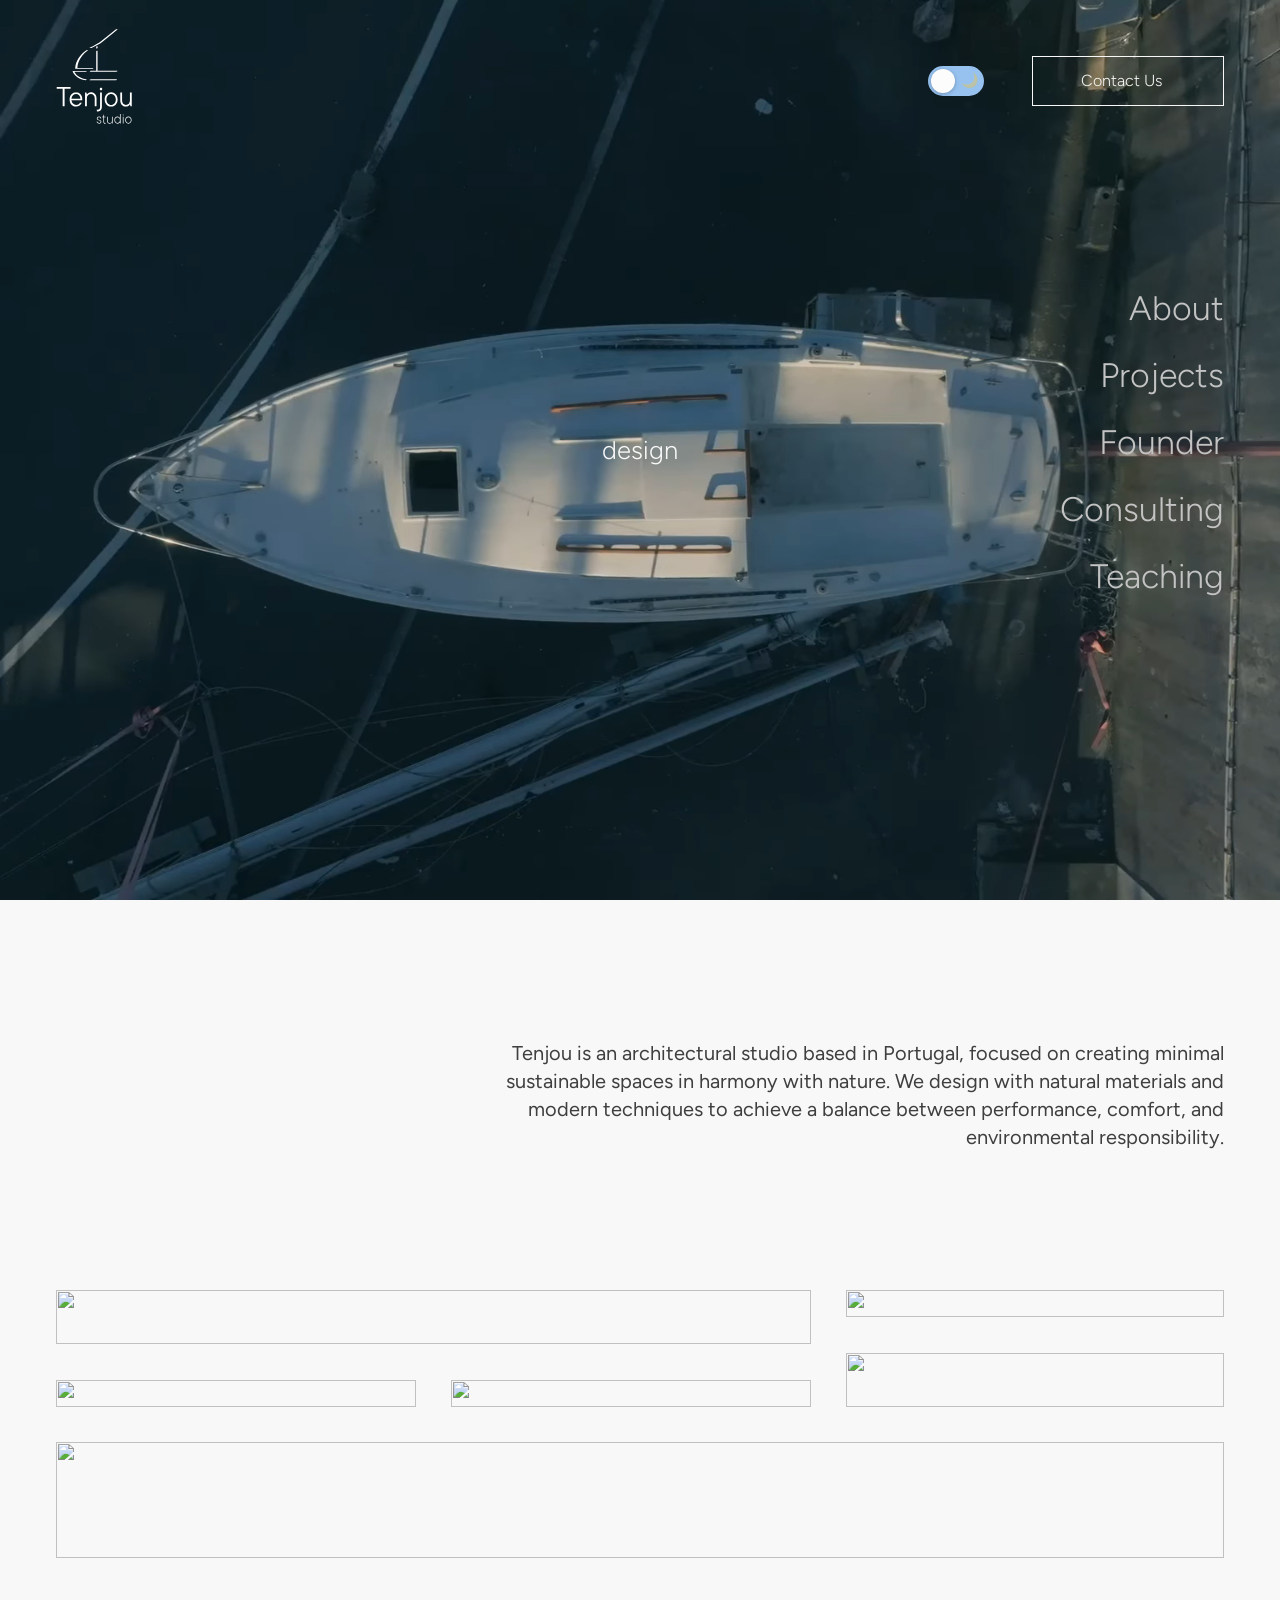
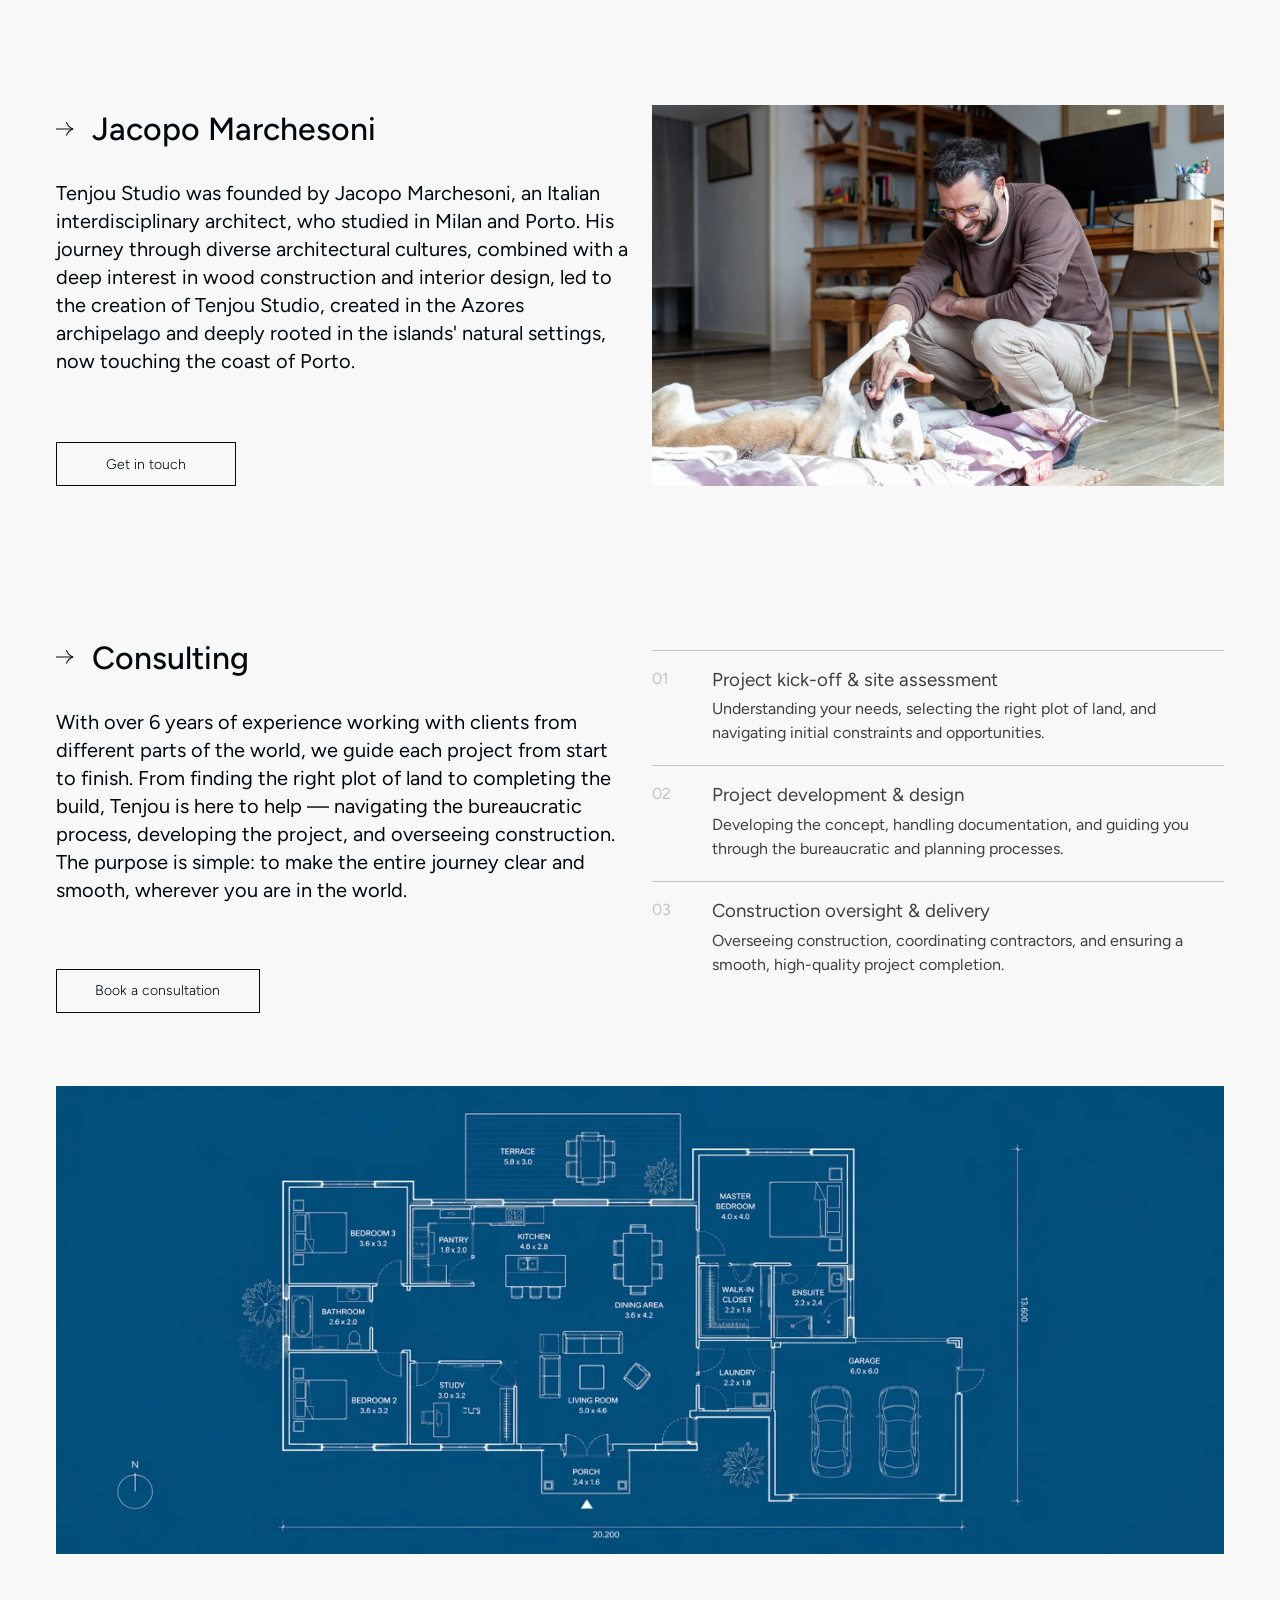
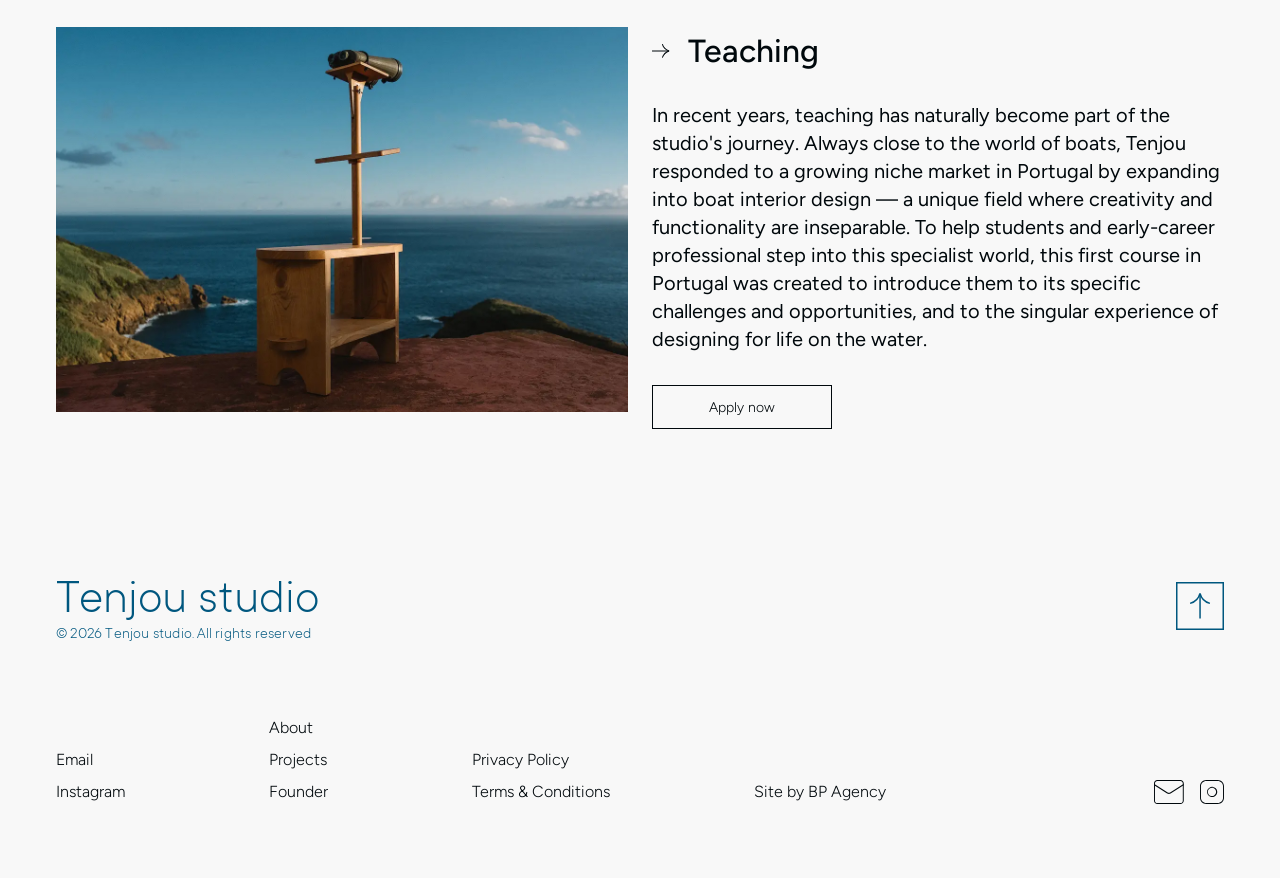
==== index.html @ cdae1d2f "add consult section" ====
<!doctype html>
<html lang="en">
  <head>
    <meta charset="UTF-8" />
    <meta name="viewport" content="width=device-width, initial-scale=1.0" />
    <meta
      name="description"
      content="Architecture studio creating sustainable, nature-driven homes through wood structures, passive design, and modern ecological solutions."
    />

    <link rel="canonical" href="https://tenjoustudio.com/" />

    <meta
      property="og:title"
      content="Tenjou Studio | Sustainable Architecture"
    />
    <meta
      property="og:description"
      content="Architecture studio creating sustainable, nature-driven homes through wood structures, passive design, and modern ecological solutions."
    />
    <meta property="og:type" content="website" />
    <meta property="og:url" content="https://tenjoustudio.com/" />
    <meta
      property="og:image"
      content="https://tenjoustudio.com/assets/og.jpg"
    />
    <meta property="og:site_name" content="Tenjou Studio" />
    <meta property="og:locale" content="en_US" />
    <meta name="twitter:card" content="summary_large_image" />
    <meta
      name="twitter:title"
      content="Tenjou Studio | Sustainable Architecture"
    />
    <meta
      name="twitter:description"
      content="Architecture studio creating sustainable, nature-driven homes through wood structures, passive design, and modern ecological solutions."
    />
    <meta
      name="twitter:image"
      content="https://tenjoustudio.com/assets/og.jpg"
    />

    <title>
      Tenjou Studio | Sustainable Architecture & Nature-Inspired Design
    </title>
    <link rel="preconnect" href="https://fonts.googleapis.com" />
    <link rel="preconnect" href="https://fonts.gstatic.com" crossorigin />
    <link
      href="https://fonts.googleapis.com/css2?family=Figtree:ital,wght@0,300..900;1,300..900&display=swap"
      rel="stylesheet"
    />
    <link rel="stylesheet" href="./css/style.css" />
    <link
      rel="icon"
      type="image/png"
      href="./assets/favicon-96x96.png"
      sizes="96x96"
    />
    <link rel="icon" type="image/svg+xml" href="./assets/favicon.svg" />
    <link rel="shortcut icon" href="./assets/favicon.ico" />
    <link
      rel="apple-touch-icon"
      sizes="180x180"
      href="./assets/apple-touch-icon.png"
    />
    <link rel="manifest" href="./assets/site.webmanifest" />
  </head>
  <body>
    <main>
      <section id="hero" class="hero-wrapper">
        <video
          class="hero__video"
          poster="./assets/fallback-hero.webp"
          autoplay
          muted
          loop
          playsinline
          preload="auto"
        >
          <source src="./assets/hero.webm" type="video/webm" />
          <!-- <source src="./assets/hero.mp4" type="video/mp4" /> -->
        </video>
        <div class="hero__content">
          <div class="header">
            <a
              href="#hero"
              aria-label="go to a start of the page"
              class="header-link"
              ><svg class="header_logo" height="97" width="77">
                <use xlink:href="./assets/sprite.svg#icon-logo"></use></svg
            ></a>

            <div class="flex-wrap">
              <input type="checkbox" id="theme-toggle" />
              <label
                for="theme-toggle"
                class="toggle-label"
                aria-label="Toggle dark mode"
              >
                <span class="icon icon-sun" aria-hidden="true">☀️</span>
                <span class="icon icon-moon" aria-hidden="true">🌙</span>
              </label>

              <a
                href="https://www.instagram.com/tenjoustudio"
                target="_blank"
                rel="noopener noreferrer"
                aria-label="go to a tenjou studio instagram page"
                class="header_btn desk"
                >Contact Us</a
              >
            </div>
          </div>
          <h1 class="visually-hidden">
            Nature-Inspired Sustainable Architecture
          </h1>
          <ul class="hero-nav">
            <li class="hero-nav_item">
              <svg class="hero--link_icon" height="20" width="25">
                <use xlink:href="./assets/sprite.svg#icon-arrow"></use>
              </svg>
              <a
                href="#about"
                aria-label="go to a about section"
                class="hero-item_link"
                >About</a
              >
            </li>
            <li class="hero-nav_item">
              <svg class="hero--link_icon" height="20" width="25">
                <use xlink:href="./assets/sprite.svg#icon-arrow"></use>
              </svg>
              <a
                href="#projects"
                aria-label="go to a projects section"
                class="hero-item_link"
                >Projects</a
              >
            </li>
            <li class="hero-nav_item">
              <svg class="hero--link_icon" height="20" width="25">
                <use xlink:href="./assets/sprite.svg#icon-arrow"></use>
              </svg>
              <a
                href="#founder"
                aria-label="go to a founder section"
                class="hero-item_link"
                >Founder</a
              >
            </li>
            <li class="hero-nav_item">
              <svg class="hero--link_icon" height="20" width="25">
                <use xlink:href="./assets/sprite.svg#icon-arrow"></use>
              </svg>
              <a
                href="#consulting"
                aria-label="go to a founder section"
                class="hero-item_link"
                >Consulting</a
              >
            </li>
            <li class="hero-nav_item">
              <svg class="hero--link_icon" height="20" width="25">
                <use xlink:href="./assets/sprite.svg#icon-arrow"></use>
              </svg>
              <a
                href="#teaching"
                aria-label="go to a founder section"
                class="hero-item_link"
                >Teaching</a
              >
            </li>
          </ul>

          <div class="hero-words">
            <div class="hero-words__track">
              <span>design</span>
              <span>develop</span>
              <span>launch</span>
            </div>
          </div>
          <a
            href="https://www.instagram.com/tenjoustudio"
            target="_blank"
            rel="noopener noreferrer"
            aria-label="go to a tenjou studio instagram page"
            class="header_btn mobile"
            >Contact Us</a
          >
        </div>
      </section>
      <section id="about" class="about-wrapper container">
        <div class="flex about-text-wrap">
          <h2 class="visually-hidden">About Tenjou Studio</h2>
          <p class="about-txt">
            Tenjou is an architectural studio based in Portugal, focused on
            creating minimal sustainable spaces in harmony with nature. We
            design with natural materials and modern techniques to achieve a
            balance between performance, comfort, and environmental
            responsibility.
          </p>
        </div>
      </section>
      <section id="projects" class="projects-wrapper container">
        <h2 class="visually-hidden">Projects</h2>
        <div class="gallery">
          <div class="top-grid">
            <div class="left-grid">
              <img id="gallery-img-0" src="" alt="" onclick="openLightbox(0)" />
              <div class="sub-grid">
                <img
                  id="gallery-img-1"
                  src=""
                  alt=""
                  onclick="openLightbox(1)"
                />
                <img
                  id="gallery-img-2"
                  src=""
                  alt=""
                  onclick="openLightbox(2)"
                />
              </div>
            </div>
            <div class="right-grid">
              <img id="gallery-img-3" src="" alt="" onclick="openLightbox(3)" />
              <img id="gallery-img-4" src="" alt="" onclick="openLightbox(4)" />
            </div>
          </div>
          <div class="bottom-block">
            <img id="gallery-img-5" src="" alt="" onclick="openLightbox(5)" />
          </div>
        </div>

        <div class="lightbox" id="lightbox">
          <div class="lightbox-content">
            <span class="close-btn" onclick="closeLightbox()">×</span>
            <span class="nav-btn prev-btn" onclick="prevImage(event)">‹</span>
            <span class="nav-btn next-btn" onclick="nextImage(event)">›</span>
            <img id="lightbox-img" src="" alt="" />
          </div>
        </div>
      </section>
      <section id="founder" class="founder-wrapper container">
        <div class="founder-card first">
          <div class="founder__title-wrap">
            <svg class="founder-icon" height="20" width="25">
              <use xlink:href="./assets/sprite.svg#icon-arrow"></use>
            </svg>
            <h2 class="founder-title">Jacopo Marchesoni</h2>
          </div>
          <p class="founder-info">
            Tenjou Studio was founded by Jacopo Marchesoni, an Italian
            interdisciplinary architect, who studied in Milan and Porto. His
            journey through diverse architectural cultures, combined with a deep
            interest in wood construction and interior design, led to the
            creation of Tenjou Studio, created in the Azores archipelago and
            deeply rooted in the islands' natural settings, now touching the
            coast of Porto.
          </p>
          <a
            href="https://www.instagram.com/tenjoustudio"
            target="_blank"
            rel="noopener noreferrer"
            aria-label="Go to tenjou studio instagram page"
            class="founder_btn"
            >Get in touch</a
          >
        </div>

        <img
          src="./assets/bio.webp"
          class="founder-img"
          alt="Founder of Tenjou Studio - Jacobo Marchesoni"
        />
      </section>
      <section id="consulting" class="container">
        <div class="founder-wrapper consult">
          <div class="founder-card first">
            <ol class="consult-list counter">
              <li>
                <h3 class="consult-title">
                  Project kick-off & site assessment
                </h3>
                <p class="consult-text">
                  Understanding your needs, selecting the right plot of land,
                  and navigating initial constraints and opportunities.
                </p>
              </li>
              <li>
                <h3 class="consult-title">Project development & design</h3>
                <p class="consult-text">
                  Developing the concept, handling documentation, and guiding
                  you through the bureaucratic and planning processes.
                </p>
              </li>
              <li>
                <h3 class="consult-title">Construction oversight & delivery</h3>
                <p class="consult-text">
                  Overseeing construction, coordinating contractors, and
                  ensuring a smooth, high-quality project completion.
                </p>
              </li>
            </ol>
          </div>
          <div class="founder-card">
            <div class="founder__title-wrap">
              <svg class="founder-icon" height="20" width="25">
                <use xlink:href="./assets/sprite.svg#icon-arrow"></use>
              </svg>
              <h2 class="founder-title">Consulting</h2>
            </div>
            <p class="founder-info">
              With over 6 years of experience working with clients from
              different parts of the world, we guide each project from start to
              finish. From finding the right plot of land to completing the
              build, Tenjou is here to help — navigating the bureaucratic
              process, developing the project, and overseeing construction. The
              purpose is simple: to make the entire journey clear and smooth,
              wherever you are in the world.
            </p>
            <a
              href="https://www.instagram.com/tenjoustudio"
              target="_blank"
              rel="noopener noreferrer"
              aria-label="Go to tenjou studio instagram page"
              class="founder_btn"
              >Book a consultation</a
            >
          </div>
        </div>
        <div class="consult-plan"></div>
      </section>
      <section id="teaching" class="founder-wrapper container">
        <img
          src="./assets/teach.webp"
          class="founder-img second-order"
          alt="Founder of Tenjou Studio - Jacobo Marchesoni"
        />
        <div class="founder-card">
          <div class="founder__title-wrap">
            <svg class="founder-icon" height="20" width="25">
              <use xlink:href="./assets/sprite.svg#icon-arrow"></use>
            </svg>
            <h2 class="founder-title">Teaching</h2>
          </div>
          <p class="founder-info">
            In recent years, teaching has naturally become part of the studio's
            journey. Always close to the world of boats, Tenjou responded to a
            growing niche market in Portugal by expanding into boat interior
            design — a unique field where creativity and functionality are
            inseparable. To help students and early-career professional step
            into this specialist world, this first course in Portugal was
            created to introduce them to its specific challenges and
            opportunities, and to the singular experience of designing for life
            on the water.
          </p>
          <a
            href="https://www.instagram.com/tenjoustudio"
            target="_blank"
            rel="noopener noreferrer"
            aria-label="Go to tenjou studio instagram page"
            class="founder_btn"
            >Apply now</a
          >
        </div>
      </section>
      <footer class="footer-wrapper container">
        <div class="footer-title-wrap">
          <h2 class="footer-title">
            Tenjou studio<br />
            <span>&copy; 2026 Tenjou studio. All rights reserved</span>
          </h2>
          <a
            class="footer-up-link"
            aria-label="scroll page to a start"
            href="#hero"
            ><svg height="48" width="48" class="footer-up_icon">
              <use href="./assets/sprite.svg#icon-up"></use></svg
          ></a>
        </div>
        <nav class="footer-nav">
          <ul class="footer-list">
            <li class="footer-list_item">
              <ul class="footer-sub--list">
                <li class="footer-list_item">
                  <a
                    href="mailto:tenjoustudio@gmail.com"
                    aria-label="Send email to tenjou studio"
                    >Email</a
                  >
                </li>
                <li>
                  <a
                    href="https://www.instagram.com/tenjoustudio"
                    target="_blank"
                    rel="noopener noreferrer"
                    aria-label="go to a tenjou studio instagram page"
                    >Instagram</a
                  >
                </li>
              </ul>
            </li>
            <li class="footer-list_item">
              <ul class="footer-sub--list">
                <li>
                  <a href="#about" aria-label="Go to about section">About</a>
                </li>
                <li>
                  <a href="#projects" aria-label="Go to projects section"
                    >Projects</a
                  >
                </li>
                <li>
                  <a href="#founder" aria-label="Go to founder section"
                    >Founder</a
                  >
                </li>
              </ul>
            </li>
            <li class="footer-list_item">
              <ul class="footer-sub--list">
                <li>
                  <a
                    href="./privacy.html"
                    aria-label="Read more about Terms & Conditions while use a site"
                    >Privacy Policy</a
                  >
                </li>
                <li>
                  <a
                    href="./terms.html"
                    aria-label="Read more about Terms & Conditions while use a site"
                    >Terms & Conditions</a
                  >
                </li>
              </ul>
            </li>
            <li class="footer-list_item" id="bpagency">Site by BP Agency</li>
          </ul>
          <ul class="footer-socials">
            <li>
              <a
                href="mailto:tenjoustudio@gmail.com"
                aria-label="Send email to tenjou studio"
                class="footer-soc_link"
              >
                <svg class="footer-soc_icon" height="24" width="30">
                  <use xlink:href="./assets/sprite.svg#icon-email"></use>
                </svg>
              </a>
            </li>
            <li>
              <a
                href="https://www.instagram.com/tenjoustudio"
                aria-label="go to a tenjou studio instagram page"
                target="_blank"
                rel="noopener noreferrer"
                class="footer-soc_link"
              >
                <svg class="footer-soc_icon" height="24" width="24">
                  <use xlink:href="./assets/sprite.svg#icon-instagram"></use>
                </svg>
              </a>
            </li>
          </ul>
        </nav>
      </footer>
    </main>
    <script src="https://cdn.jsdelivr.net/npm/gsap@3.14/dist/gsap.min.js"></script>
    <script src="https://cdn.jsdelivr.net/npm/gsap@3.14/dist/ScrollTrigger.min.js"></script>
    <script src="./js/main.js"></script>

    <script type="application/ld+json">
      {
        "@context": "https://schema.org",
        "@type": "ArchitectureFirm",
        "name": "Tenjou Studio",
        "url": "https://tenjoustudio.com/",
        "logo": "https://tenjoustudio.com/assets/logo.png",
        "image": "https://tenjoustudio.com/assets/og.jpg",
        "description": "Architecture studio focused on sustainable, nature-inspired design. Specialized in wood structures, passive housing and modern ecological solutions.",

        "founder": {
          "@type": "Person",
          "name": "Jacopo Marchesoni"
        },

        "makesOffer": {
          "@type": "Offer",
          "itemOffered": {
            "@type": "Service",
            "name": "Sustainable Architecture Design"
          }
        },

        "address": {
          "@type": "PostalAddress",
          "addressLocality": "Azores",
          "addressCountry": "PT"
        },

        "areaServed": {
          "@type": "Place",
          "name": "Worldwide"
        },

        "sameAs": ["https://www.instagram.com/tenjoustudio"].
      }
    </script>
  </body>
</html>
---- css/style.css ----
@font-face {
  font-family: "TTCommons";
  src: url("../font/TTCommons-Light.woff") format("woff");
  font-weight: 300;
  font-style: normal;
  font-display: swap;
}

@font-face {
  font-family: "TTCommons";
  src: url("../font/TTCommons-Regular.woff") format("woff");
  font-weight: 400;
  font-style: normal;
  font-display: swap;
}

@font-face {
  font-family: "TTCommons";
  src: url("../font/TTCommons-Italic.woff") format("woff");
  font-weight: 400;
  font-style: italic;
  font-display: swap;
}

*,
::after,
::before {
  box-sizing: border-box;
}

:root {
  color-scheme: light dark;
  font-family: "Figtree", "TTCommons", sans-serif;
  line-height: 1.5;
  font-weight: 300;
  font-synthesis: none;
  text-rendering: optimizeLegibility;

  /*! Font vars */
  --first-family: "Figtree", sans-serif;
  --second-family: "TTCommons", sans-serif;

  /*! Colors vars */
  --bg-light: #f8f8f8;
  --bg-dark: #00080c;
  --bg-dark-blue: #02080f;
  --accent-grey: #3f3f3f;
  --accent-sub: #00577f;
  --links: #c3c3c3;
  --icon: white;

  /*! Toggle-specific */
  --toggle-track-light: oklch(80% 0.08 250);
  --toggle-track-dark: oklch(50% 0.12 250);
  --toggle-track: light-dark(
    var(--toggle-track-light),
    var(--toggle-track-dark)
  );
  --toggle-thumb-light: oklch(99% 0 0);
  --toggle-thumb-dark: oklch(30% 0.05 250);
  --toggle-thumb: light-dark(
    var(--toggle-thumb-light),
    var(--toggle-thumb-dark)
  );

  /*! Service sizes */
  --continer-width: 90rem; /* 1440px */
  --container-padding: clamp(1rem, 5vw, 3.5rem); /* 16px to 56px */
  --container-block: clamp(
    2.5rem,
    1.8rem + 3.5vw,
    4.6875rem
  ); /* 40px to 75px */
  --title-size: clamp(1.5rem, 3vw + 0.7rem, 2rem); /* 24px to  40px*/
  --font-size: clamp(1rem, 1rem + 0.5vw, 1.25rem); /* 16px to 20px */
  --grid-gap: clamp(0.75rem, 0.2rem + 2.5vw, 2.5rem); /* 12px to 40px */

  /*todo - base color scheme */
  color-scheme: light;
}

html {
  scroll-behavior: smooth;
  scrollbar-width: thin;
  font-family: var(--first-family);
  font-weight: 400;
  tab-size: 4;
  line-height: 1.15;
  -webkit-text-size-adjust: 100%;
}

html.dark {
  color-scheme: dark;
}

body {
  margin: 0;
  font-family: var(--first-family);
  color: var(--bg-light);
  background-color: light-dark(var(--bg-light), var(--bg-dark-blue));
  transition:
    background-color 0.4s ease,
    color 0.4s ease;
}

section {
  scroll-margin-top: 60px;
}

img {
  display: block;
  max-width: 100%;
  height: auto;
}

main {
  flex-grow: 1;
}

button {
  cursor: pointer;
}

button,
input,
optgroup,
select,
textarea {
  font-family: inherit;
  font-size: 100%;
  line-height: 1.15;
  margin: 0;
}

[type="button"],
[type="reset"],
[type="submit"],
button {
  -webkit-appearance: button;
}

ul {
  margin: 0;
  padding: 0;
  list-style: none;
}

h1,
h2,
h3,
h4,
h5,
h6,
p {
  margin: 0;
}

a {
  text-decoration: none;
}

.visually-hidden {
  position: absolute;
  width: 1px;
  height: 1px;
  margin: -1px;
  border: 0;
  padding: 0;
  white-space: nowrap;
  clip-path: inset(100%);
  clip: rect(0, 0, 0, 0);
  overflow: hidden;
}

.container {
  max-width: var(--continer-width);
  padding-inline: var(--container-padding);
  margin: 0 auto;
}

.hero-wrapper {
  position: relative;
  width: 100%;
  height: 100vh;
  overflow: hidden;
}

.hero__video {
  position: absolute;
  inset: 0;
  width: 100%;
  height: 100%;
  object-fit: cover;
}

.hero__video.is-hidden {
  display: none;
}

.hero__content {
  display: flex;
  flex-direction: column;
  justify-content: space-between;
  position: relative;
  z-index: 1;
  height: 100%;
  padding: 18px 24px;
  padding-block: clamp(1.125rem, 0.85rem + 1.2vw, 2rem);
  padding-inline: var(--container-padding);
  background-position: center center;
  background-size: cover;
  background-repeat: no-repeat;
}

.header {
  display: flex;
  align-items: center;
  justify-content: space-between;
  & img {
    display: block;
    width: 77px;
    height: 97px;
  }
}

.header_logo {
  fill: white;
  height: 67px;
  width: 47px;
  @media screen and (width > 768px) {
    height: 97px;
    width: 77px;
  }
}

.header_btn {
  display: block;
  border: 1px solid var(--bg-light);
  color: var(--bg-light);
  background: none;
  cursor: pointer;
  padding: 0.5rem 2rem;
  min-width: 9rem;
  min-height: 2.5rem;
  transition:
    color ease-in-out 300ms,
    background-color ease-in-out 300ms,
    translate ease-in-out 300ms;
  &:hover {
    background: var(--bg-light);
    color: var(--bg-dark);
    translate: 0 -4px;
  }
  &:active {
    translate: 0 -2px;
  }
  @media screen and (width > 768px) {
    padding: 0.75rem 3rem;
    min-width: 12rem;
    min-height: 3rem;
  }
  &.desk {
    @media screen and (width < 767px) {
      display: none;
    }
  }
  &.mobile {
    margin: 0 auto 5rem;
    @media screen and (width > 768px) {
      display: none;
    }
  }
}

.flex-wrap {
  display: flex;
  align-items: center;
  gap: 3rem;
}

.hero-nav {
  position: absolute;
  top: 50%;
  right: clamp(1.5rem, 0.5rem + 4vw, 3.5rem);
  transform: translateY(-50%);
}

.hero-nav_item {
  display: flex;
  justify-content: flex-end;
  align-items: center;
  gap: 0.75rem;
  padding-bottom: 1rem;
  &:hover {
    .hero-item_link {
      font-size: 3rem;
      color: white;
    }
    .hero--link_icon {
      opacity: 1;
      visibility: visible;
      transform: translateX(0);
    }
  }
}

.hero--link_icon {
  fill: var(--bg-light);
  width: 25px;
  height: 20px;
  opacity: 0;
  visibility: hidden;
  transform: translateX(-40px);
  transition:
    opacity 300ms ease,
    transform 600ms ease,
    visibility 300ms ease;
}

.hero-item_link {
  font-weight: 300;
  font-family: var(--first-family);
  font-size: clamp(1.75rem, 1.55rem + 0.8vw, 2.125rem);
  color: var(--links);
  text-align: right;
  transition:
    color ease-in-out 300ms,
    font-size ease-in-out 300ms;
}

/* TODO Animations of tags */

.hero-words {
  position: absolute;
  top: 25%;
  left: 50%;
  transform: translate(-25%, -50%);
  z-index: 2;
  font-size: clamp(1rem, 0.8rem + 1vw, 2rem);
  font-weight: 400;
  height: 1.2em;
  overflow: hidden;
  display: inline-block;
  @media screen and (width > 768px) {
    top: 50%;
    left: 50%;
    transform: translate(-50%, -50%);
  }
}

.hero-words__track {
  text-align: center;
  font-weight: 300;
  display: flex;
  flex-direction: column;
  animation: words-slide 6s cubic-bezier(0.65, 0, 0.35, 1) infinite;
}

.hero-words__track span {
  display: block;
  height: 1.2em;
  line-height: 1.2em;
}

@keyframes words-slide {
  0%,
  25% {
    transform: translateY(0);
  }

  33%,
  58% {
    transform: translateY(-1.2em);
  }

  66%,
  91% {
    transform: translateY(-2.4em);
  }

  100% {
    transform: translateY(0);
  }
}

/* ! About Section */

.about-wrapper {
  padding-block: clamp(5rem, 3.5rem + 6.5vw, 9.375rem);
  padding-inline: var(--container-padding);
  overflow: hidden;
  & .flex {
    display: flex;
    justify-content: flex-end;
  }
}

.about-txt {
  font-weight: 400;
  font-size: var(--font-size);
  line-height: 1.4;
  text-align: right;
  color: light-dark(var(--accent-grey), var(--bg-light));
  max-width: 47rem;
}

/* ! Projects Gallery */

.projects-wrapper {
  padding-inline: var(--container-padding);
  margin-bottom: var(--container-block);
}

.gallery {
  display: grid;
  grid-template-rows: 1fr 1fr;
  gap: var(--grid-gap);
  & img {
    height: 100%;
    width: 100%;
    object-fit: cover;
    cursor: pointer;
    transition: all 0.3s ease;
    &:hover {
      transform: scale(1.02);
      box-shadow: 0 8px 25px rgba(0, 0, 0, 0.25);
    }
  }
}

.top-grid {
  display: grid;
  grid-template-columns: 2fr 1fr;
  gap: var(--grid-gap);
}

.right-grid {
  display: grid;
  grid-template-rows: 1fr 2fr;
  gap: var(--grid-gap);
}

.left-grid {
  display: grid;
  grid-template-rows: 2fr 1fr;
  gap: var(--grid-gap);
}

.sub-grid {
  display: grid;
  grid-template-columns: 1fr 1fr;
  gap: var(--grid-gap);
}

.bottom-block {
  width: 100%;
  height: 100%;
  object-fit: cover;
}

/* TODO Lightbox */
.lightbox {
  display: none;
  position: fixed;
  inset: 0;
  background: rgba(0, 0, 0, 0.95);
  z-index: 9999;
  align-items: center;
  justify-content: center;
  padding: 20px;
}

.lightbox-content {
  position: relative;
  max-width: 95%;
  max-height: 95vh;
}

.lightbox-content img {
  max-width: 100%;
  max-height: 95vh;
  border-radius: 12px;
  box-shadow: 0 20px 60px rgba(0, 0, 0, 0.7);
}

.close-btn {
  position: absolute;
  top: -18px;
  right: -18px;
  background: #fff;
  color: #222;
  width: 42px;
  height: 42px;
  border-radius: 50%;
  font-size: 28px;
  display: flex;
  align-items: center;
  justify-content: center;
  cursor: pointer;
  box-shadow: 0 5px 15px rgba(0, 0, 0, 0.4);
  transition:
    color ease-in-out 300ms,
    background-color ease-in-out 300ms;
}

.close-btn:hover {
  background: #e74c3c;
  color: white;
}

/* lightbox adaptive */
@media (max-width: 900px) {
  .top-grid .bottom-block {
    grid-template-columns: 1fr 1fr;
  }
}

/* Nav arrows */
.nav-btn {
  position: absolute;
  top: 50%;
  transform: translateY(-50%);
  background: rgba(255, 255, 255, 0.85);
  color: var(--bg-dark);
  width: 50px;
  height: 50px;
  border-radius: 50%;
  font-size: 32px;
  display: flex;
  align-items: center;
  justify-content: center;
  cursor: pointer;
  box-shadow: 0 4px 15px rgba(0, 0, 0, 0.3);
  user-select: none;
  transition: all 300ms ease-in-out;
  z-index: 10;
}

.nav-btn:hover {
  background: var(--bg-light);
  transform: translateY(-50%) scale(1.1);
}

.prev-btn {
  left: -70px;
}

.next-btn {
  right: -70px;
}

/* arrow adaptive */
@media (max-width: 768px) {
  .nav-btn {
    width: 40px;
    height: 40px;
    font-size: 26px;
  }
  .prev-btn {
    left: -25px;
  }
  .next-btn {
    right: -25px;
  }
}

/* TODO Founder section */

.founder-wrapper {
  display: flex;
  flex-direction: column;
  padding-block: var(--container-block);
  padding-inline: var(--container-padding);
  gap: 24px;
  overflow: hidden;
  @media screen and (width > 1158px) {
    display: grid;
    grid-template-columns: 1fr 1fr;
  }
  &.consult {
    padding-inline: 0;
  }
}

.founder-card {
  display: flex;
  flex-direction: column;
  align-items: flex-start;
  &.first {
    order: 2;
    @media screen and (width > 1158px) {
      order: 1;
    }
  }
}

.consult-list {
  counter-reset: counter;
  padding-left: 0;
  list-style: none;
  color: light-dark(var(--accent-grey), var(--bg-light));
  & li {
    counter-increment: counter;
    position: relative;
    padding: 20px 0 20px 60px;
    border-top: 1.25px solid light-dark(var(--links), var(--bg-light));
  }
  & li::before {
    content: counter(counter) ".";
    position: absolute;
    left: 0;

    color: var(--links);
    line-height: 1;
    font-weight: 400;
    font-size: 1rem;

    content: "0" counter(counter);
  }
}

.consult-title {
  line-height: 1;
  padding-bottom: 0.5rem;
  font-weight: 400;
}

.consult-text {
  font-weight: 400;
}

.consult-plan {
  background: url("../assets/consult.webp") no-repeat center / cover;
  aspect-ratio: 1 / 1;
}

@media (min-width: 1024px) {
  .consult-plan {
    aspect-ratio: 2.5 / 1;
  }
}

.founder-img {
  object-fit: contain;
  transition: scale ease-in-out 300ms;
  padding-bottom: 2rem;
  order: 1;
  @media screen and (width > 1158px) {
    padding-bottom: 0;
  }
  &.second-order {
    order: -1;
  }
}

.founder__title-wrap {
  display: flex;
  align-items: center;
  gap: clamp(1rem, 0.8rem + 1vw, 1.125rem);
  margin-bottom: clamp(1rem, 1rem + 0.8vw, 2rem);
}

.founder-icon {
  width: clamp(18px, 1.2vw, 26px);
  height: auto;
  fill: light-dark(var(--bg-dark), var(--bg-light));
}

.founder-title {
  font-size: var(--title-size);
  font-weight: 500;
  color: light-dark(var(--bg-dark), var(--bg-light));
}

.founder-info {
  font-size: var(--font-size);
  font-weight: 400;
  line-height: 1.4;
  color: light-dark(var(--bg-dark), var(--bg-light));
  max-width: 39rem;
  margin-bottom: 2rem;
}

.founder_btn {
  margin-top: auto;
  text-align: center;
  background-color: transparent;
  color: light-dark(var(--bg-dark), var(--bg-light));
  border: 1px solid light-dark(var(--bg-dark), var(--bg-light));
  padding: clamp(10px, 0.8vw, 14px) clamp(32px, 3vw, 60px);
  min-width: clamp(180px, 12vw, 240px);
  min-height: clamp(44px, 3vw, 56px);
  font-size: clamp(14px, 0.9vw, 18px);
  cursor: pointer;
  transition: all ease-in-out 300ms;
  &:hover {
    background-color: light-dark(var(--bg-dark), var(--bg-light));
    color: light-dark(var(--bg-light), var(--bg-dark));
    translate: 0 -4px;
  }
  &:active {
    translate: 0 -2px;
  }
}

.footer-wrapper {
  margin-block: var(--container-block);
  padding-inline: var(--container-padding);
}

.footer-title-wrap {
  display: flex;
  justify-content: space-between;
  align-items: center;
  padding-bottom: var(--container-block);
}

.footer-title {
  display: flex;
  flex-direction: column;
  align-self: center;
  font-family: var(--second-family);
  font-weight: 300;
  font-size: 3.125rem;
  line-height: 1;
  color: light-dark(var(--accent-sub), var(--bg-light));
  & span {
    font-size: 1rem;
    letter-spacing: 0.0125em;
  }
}

.footer-up_icon {
  stroke: light-dark(var(--accent-sub), var(--bg-light));
  transition:
    opacity 300ms ease-in-out,
    scale 300ms ease-in-out;
}

.footer-up-link:hover {
  .footer-up_icon {
    opacity: 0.9;
    scale: 104%;
  }
}

.footer-nav {
  display: flex;
  align-items: flex-end;
  justify-content: space-between;
}

.footer-list {
  @media screen and (width > 768px) {
    display: flex;
    align-items: flex-end;
    gap: 5rem;
  }
  @media screen and (width > 1158px) {
    gap: 9rem;
  }
  & a {
    color: light-dark(var(--bg-dark), var(--bg-light));
    font-weight: 300;
    transition: all ease-in-out 300ms;
    &:hover {
      color: var(--links);
    }
  }
}

.footer-sub--list {
  display: flex;
  flex-direction: column;
  @media screen and (width > 768px) {
    gap: 0.5rem;
  }
}

.footer-socials {
  display: flex;
  gap: 1rem;
}

.footer-soc_icon {
  transition: stroke ease-in-out 300ms;
  fill: light-dark(var(--bg-dark), var(--bg-light));
}

.footer-soc_link {
  display: flex;
  transition: scale ease-in-out 300ms;
  &:hover {
    scale: 1.3;
    .footer-soc_icon {
      stroke: light-dark(var(--bg-dark), var(--bg-light));
    }
  }
}

#bpagency {
  color: light-dark(var(--bg-dark), var(--bg-light));
  @media screen and (width < 768px) {
    padding-top: 1.5rem;
  }
}

/* ── Toggle ── */
.toggle-wrap {
  display: flex;
  align-items: center;
  justify-content: center;
  gap: 0.75rem;
  font-size: 0.85rem;
  letter-spacing: 0.05em;
  text-transform: uppercase;
  opacity: 0.75;
}

#theme-toggle {
  position: absolute;
  opacity: 0;
  width: 0;
  height: 0;
}

.toggle-label {
  position: relative;
  display: inline-block;
  width: 56px;
  height: 30px;
  cursor: pointer;
}

/* Track */
.toggle-label::before {
  content: "";
  position: absolute;
  inset: 0;
  background: var(--toggle-track);
  border-radius: 999px;
  transition: background 0.4s ease;
}

/* Thumb */
.toggle-label::after {
  content: "";
  position: absolute;
  top: 3px;
  left: 3px;
  width: 24px;
  height: 24px;
  border-radius: 50%;
  background: var(--toggle-thumb);
  box-shadow: 0 1px 4px oklch(0% 0 0 / 0.25);
  transition:
    transform 0.35s cubic-bezier(0.34, 1.56, 0.64, 1),
    background 0.4s ease;
}

/* Checked state: slide thumb right */
#theme-toggle:checked + .toggle-label::after {
  transform: translateX(26px);
}

/* Icons inside thumb using text shadow tricks — sun ☀ / moon ☾ */
.toggle-label .icon {
  position: absolute;
  top: 50%;
  transform: translateY(-50%);
  font-size: 14px;
  line-height: 1;
  pointer-events: none;
  user-select: none;
  transition: opacity 0.3s ease;
}
.icon-sun {
  left: 6px;
}
.icon-moon {
  right: 6px;
}

/* Hide moon in light mode, hide sun in dark mode */
.icon-moon {
  opacity: 0.35;
}
#theme-toggle:checked ~ .toggle-wrap .icon-sun {
  opacity: 0.35;
}
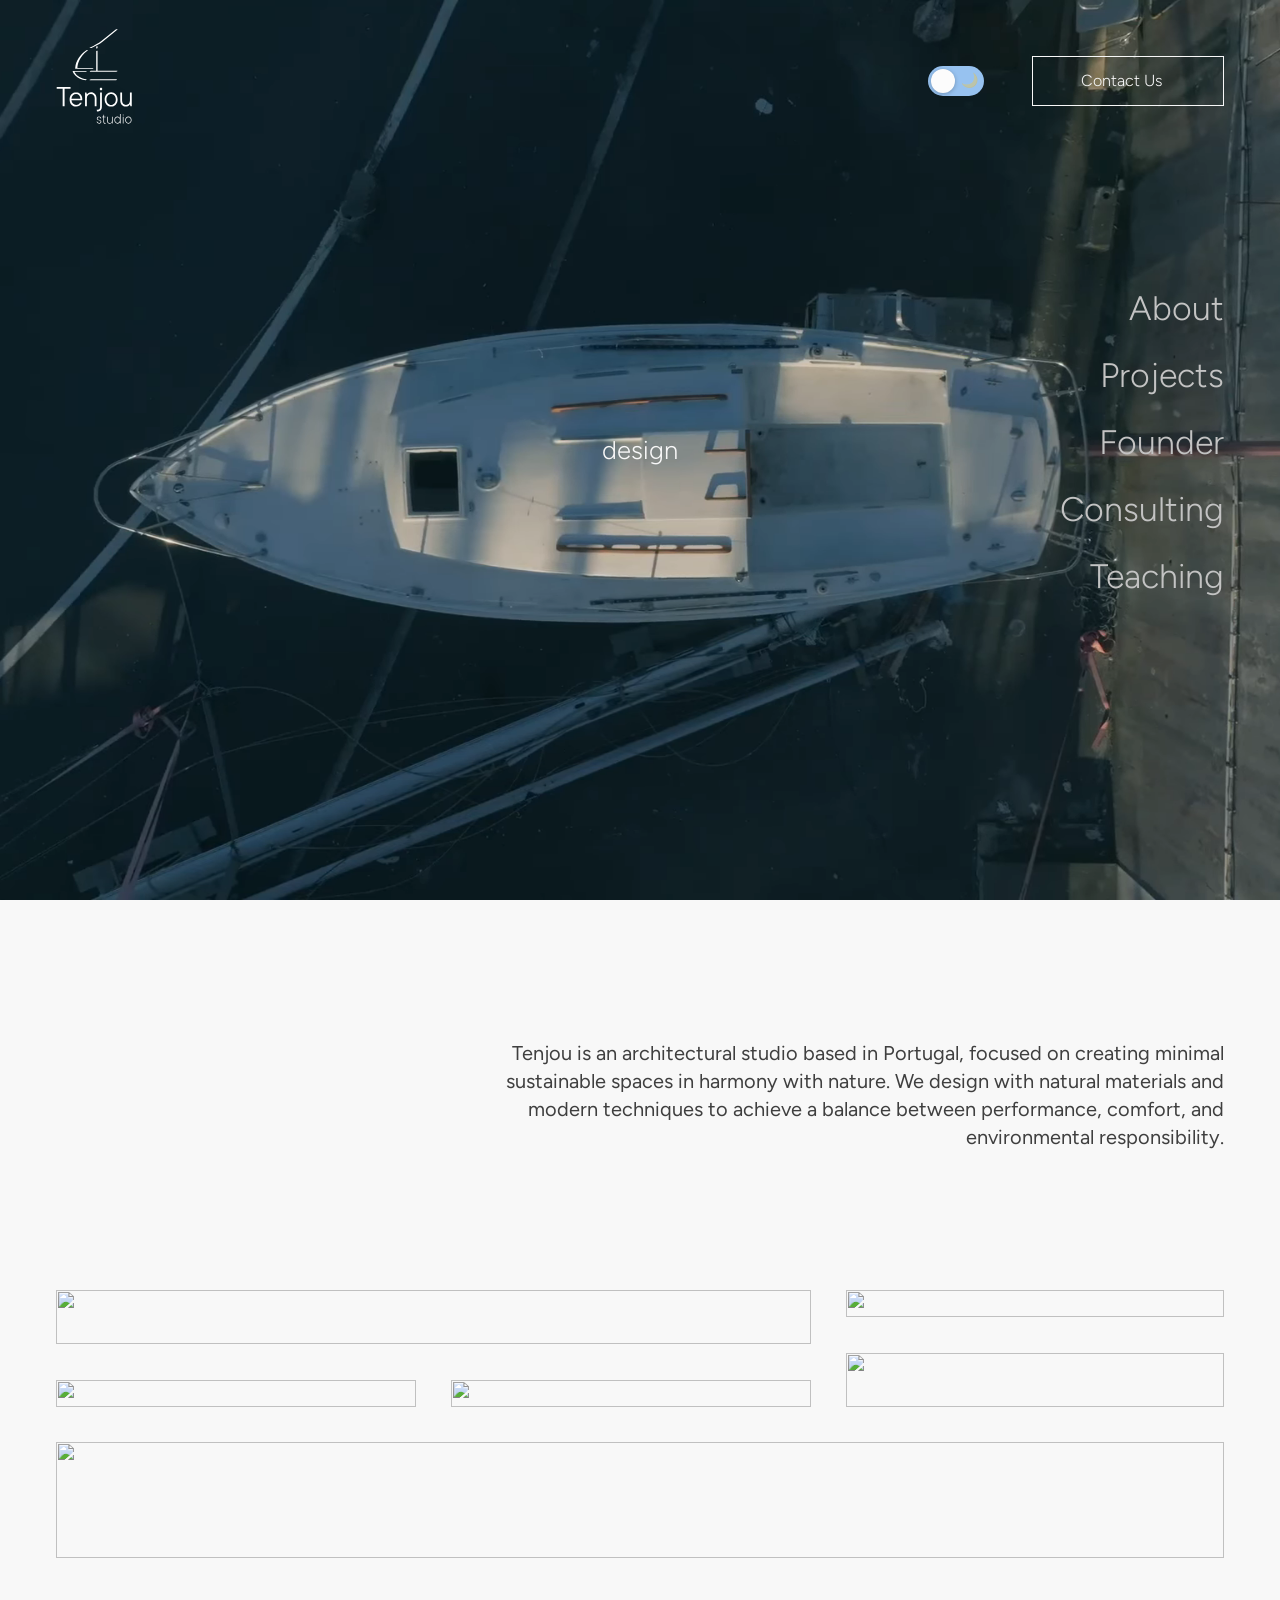
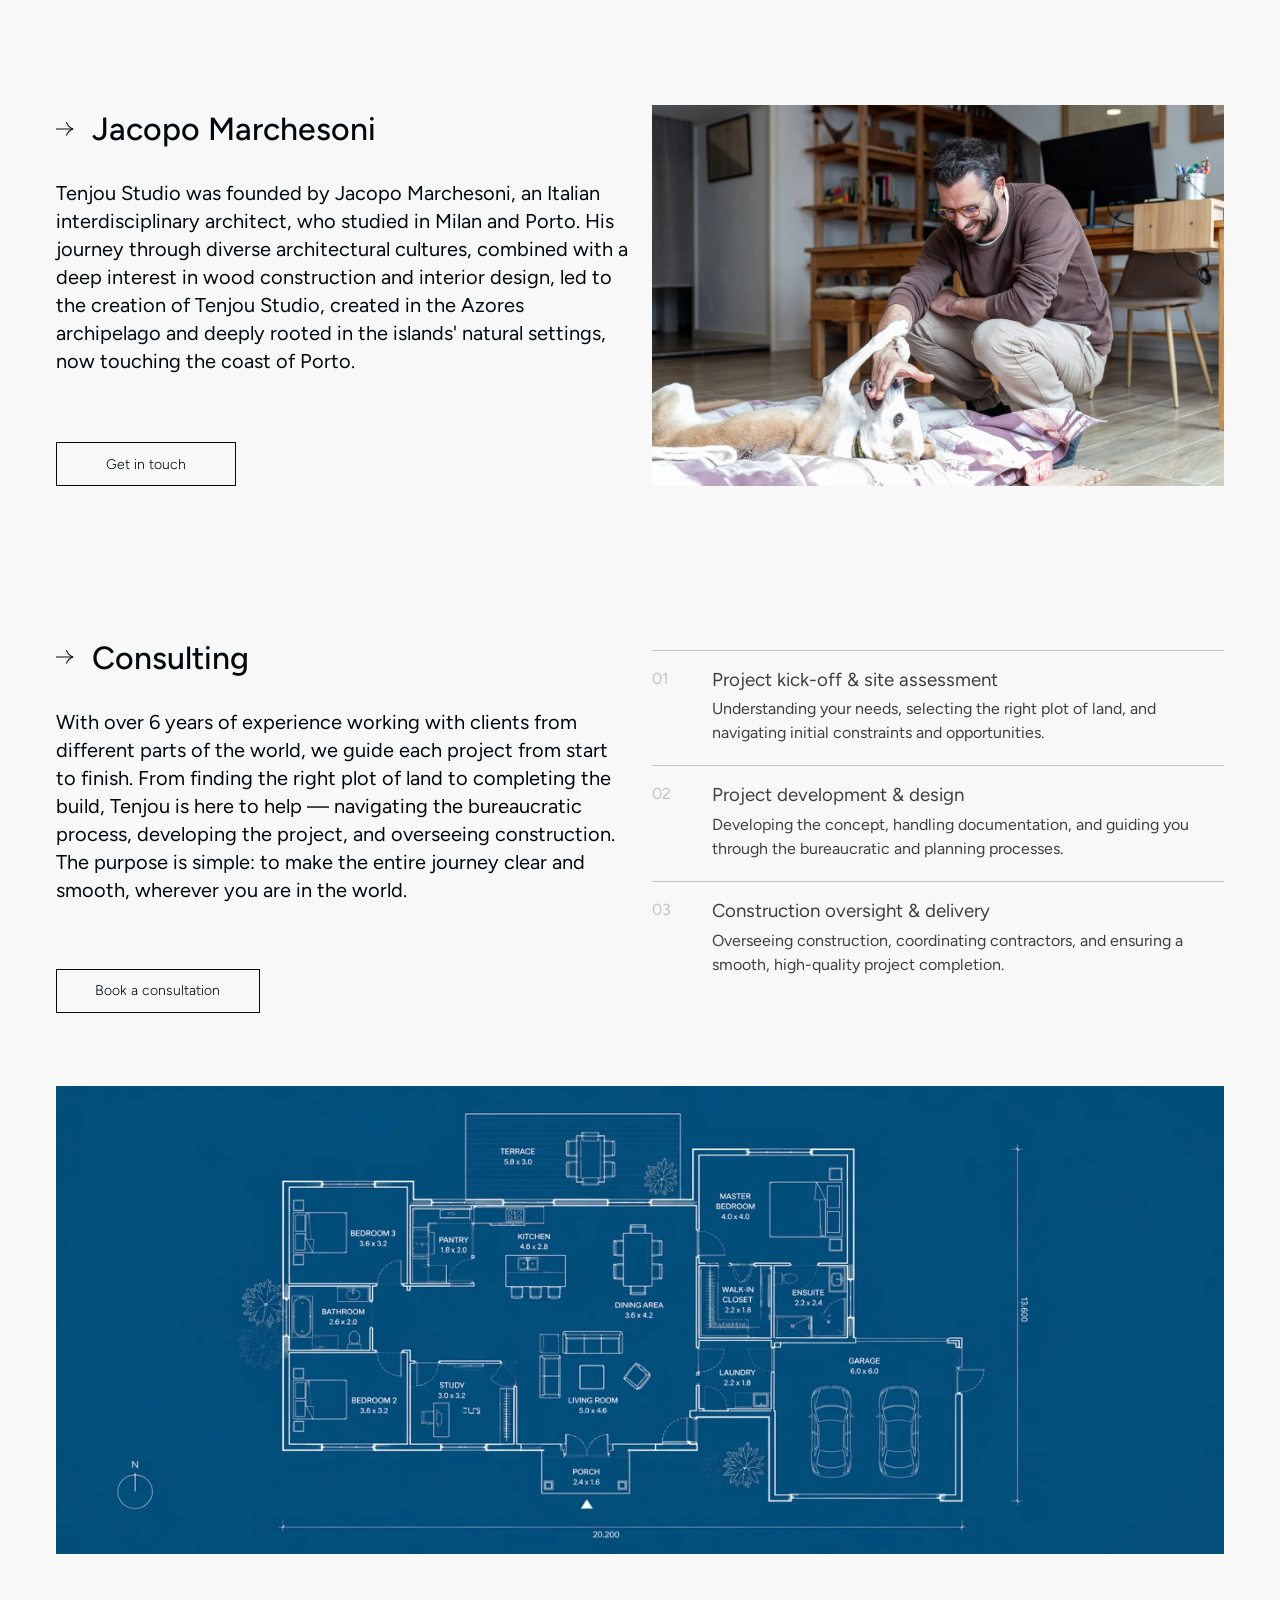
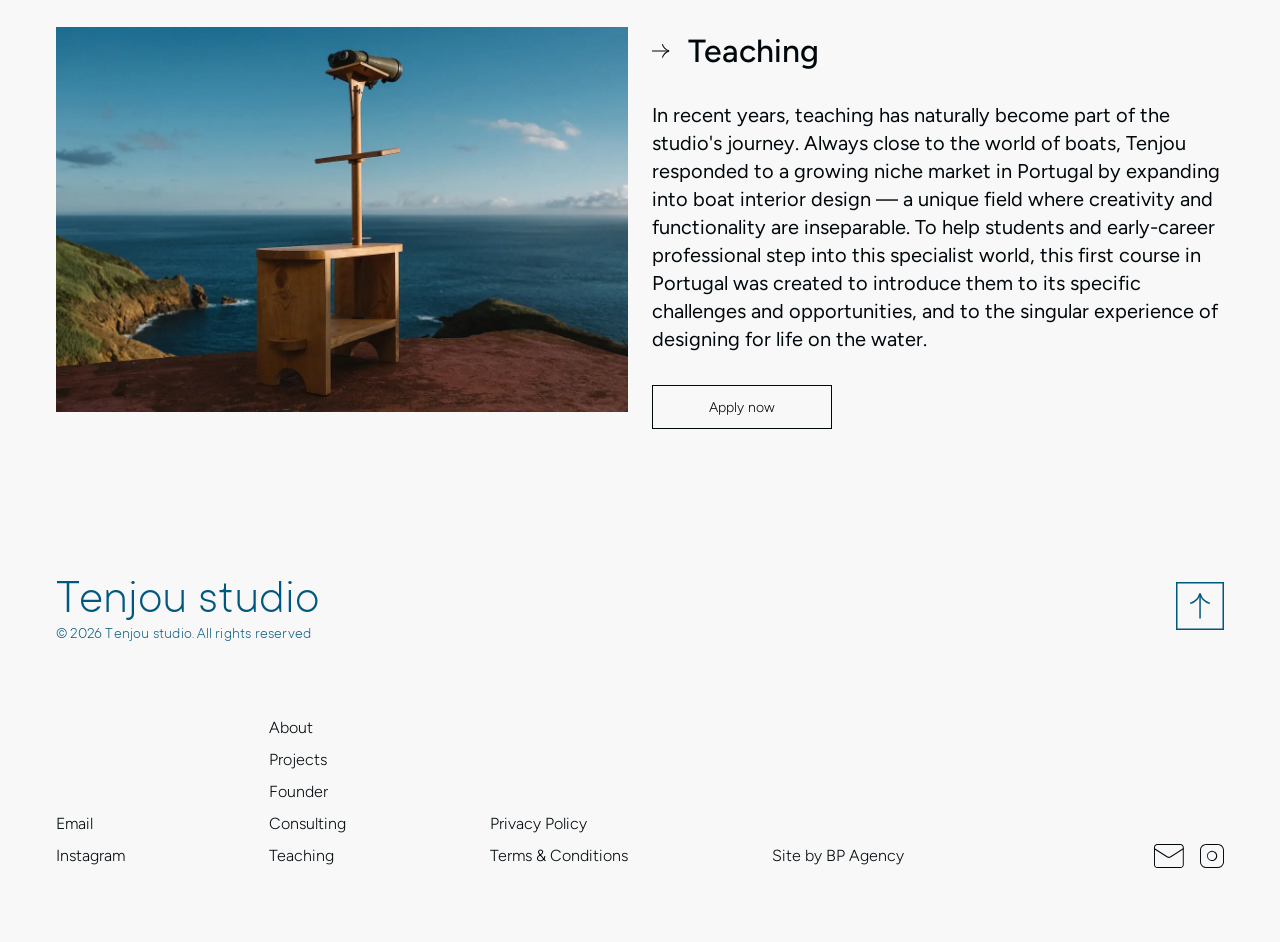
==== commit ce4a0a26: "fix footer nav links" ====
--- a/index.html
+++ b/index.html
@@ -416,6 +416,16 @@
                     >Founder</a
                   >
                 </li>
+                <li>
+                  <a href="#consulting" aria-label="Go to founder section"
+                    >Consulting</a
+                  >
+                </li>
+                <li>
+                  <a href="#teaching" aria-label="Go to founder section"
+                    >Teaching</a
+                  >
+                </li>
               </ul>
             </li>
             <li class="footer-list_item">
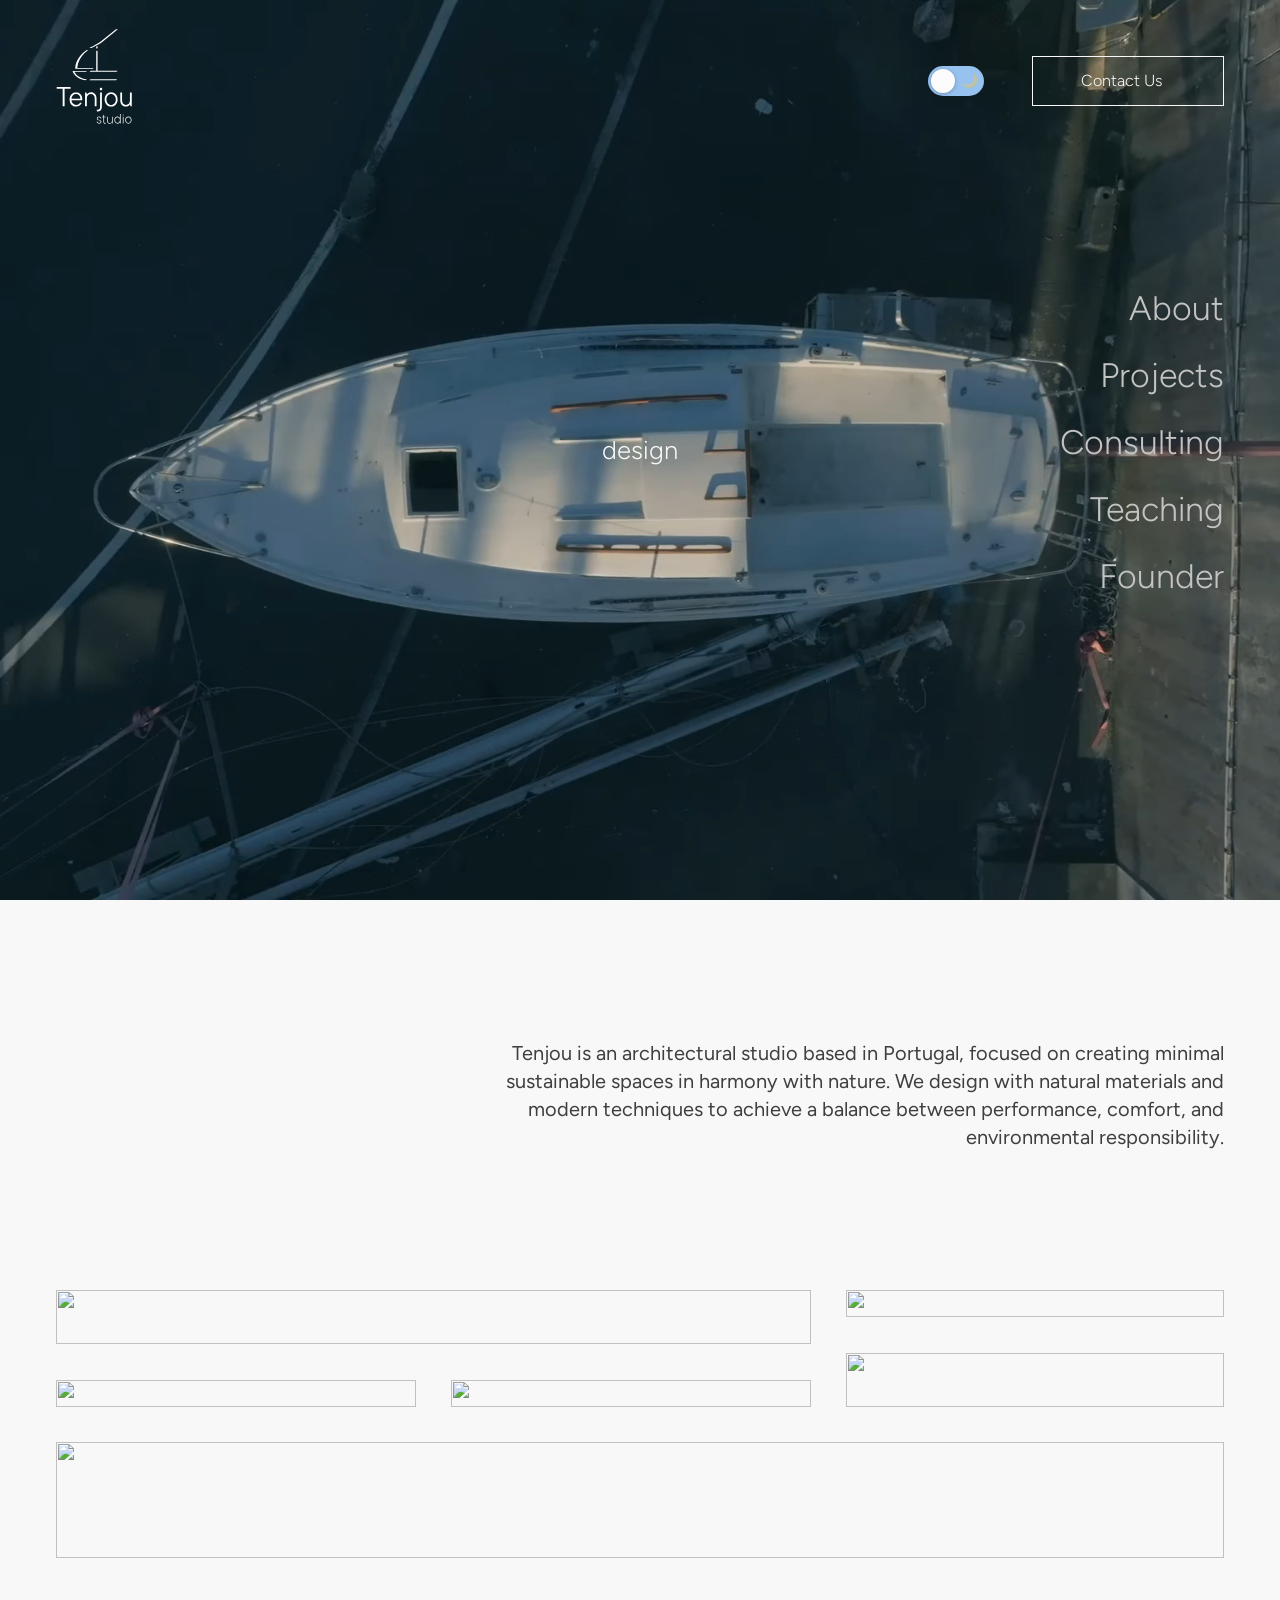
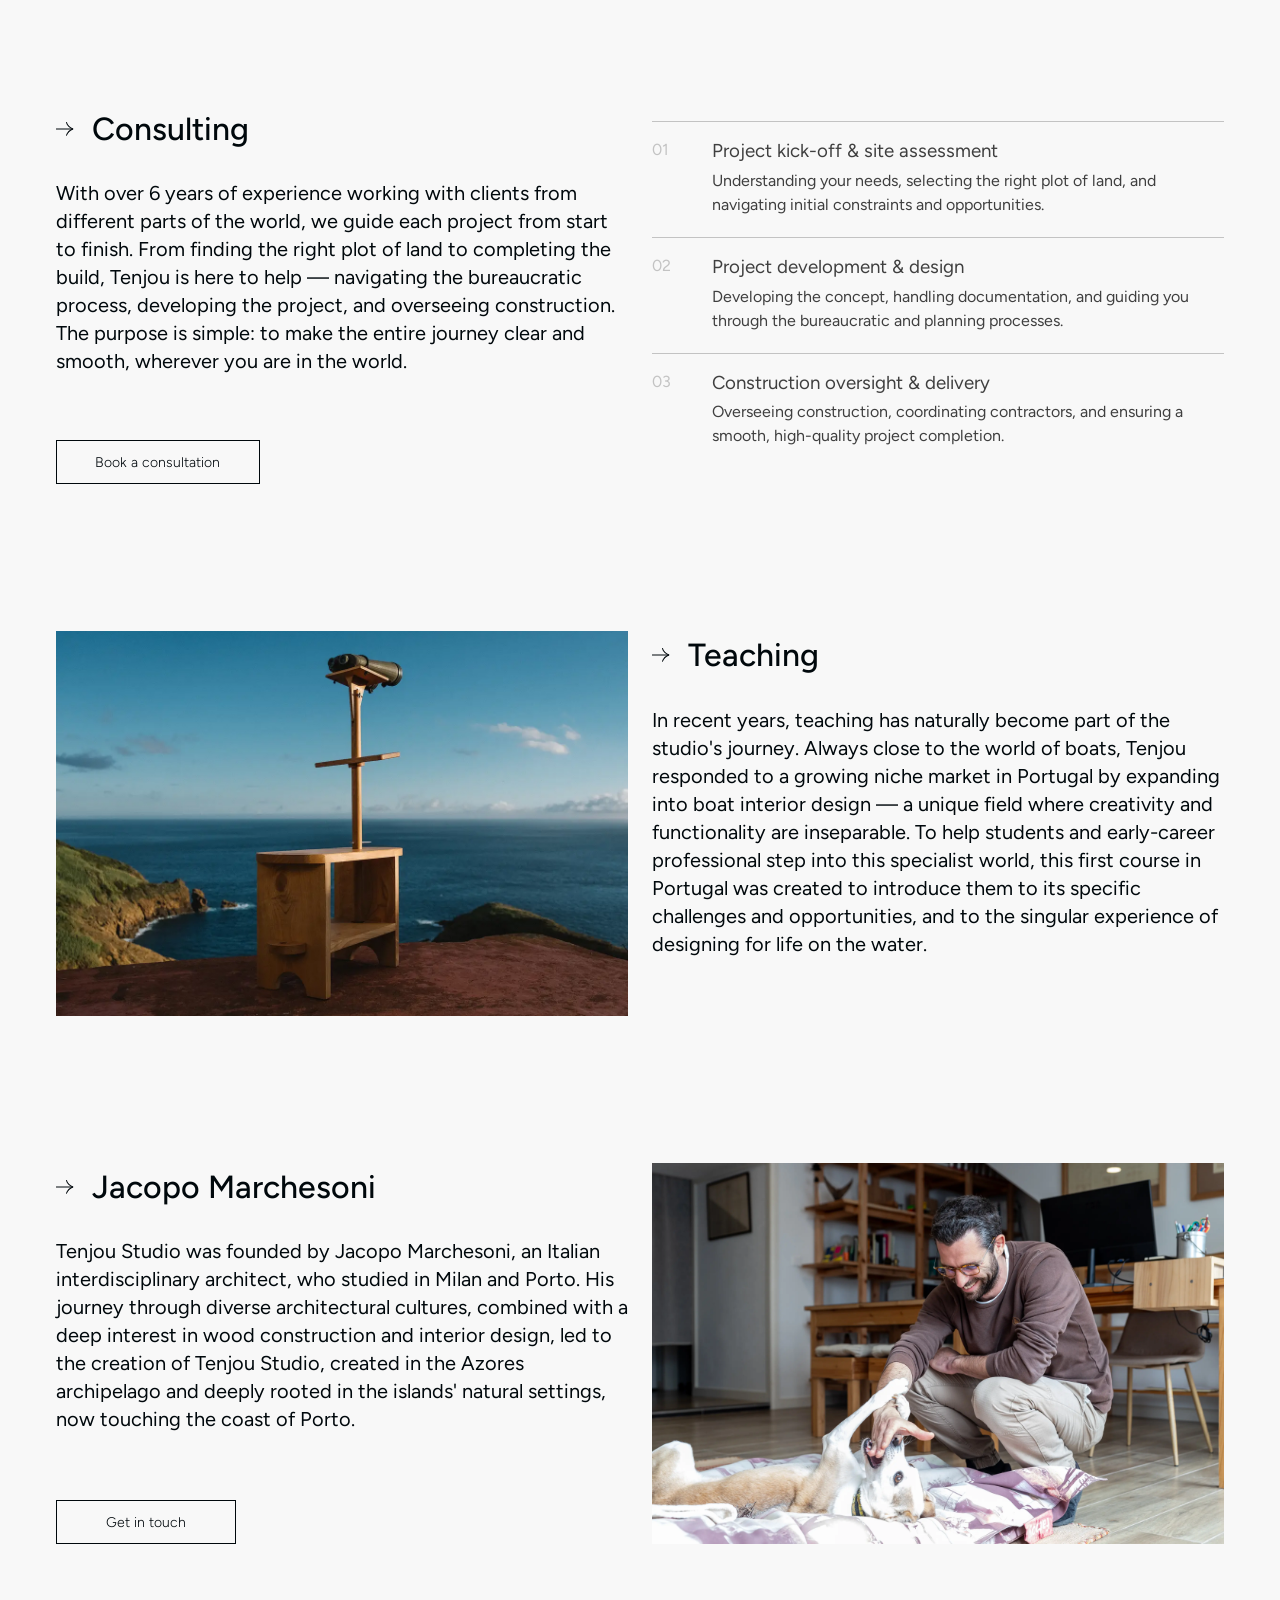
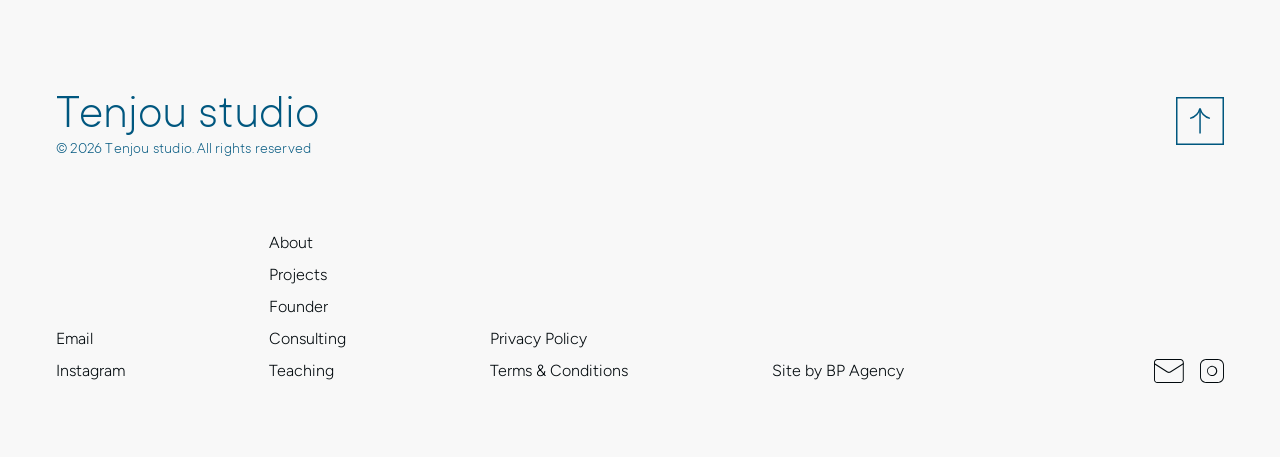
==== commit 50a5027a: "change new section" ====
--- a/index.html
+++ b/index.html
@@ -137,41 +137,41 @@
                 >Projects</a
               >
             </li>
+
             <li class="hero-nav_item">
               <svg class="hero--link_icon" height="20" width="25">
                 <use xlink:href="./assets/sprite.svg#icon-arrow"></use>
               </svg>
               <a
+                href="#consulting"
+                aria-label="go to a founder section"
+                class="hero-item_link"
+                >Consulting</a
+              >
+            </li>
+            <li class="hero-nav_item">
+              <svg class="hero--link_icon" height="20" width="25">
+                <use xlink:href="./assets/sprite.svg#icon-arrow"></use>
+              </svg>
+              <a
+                href="#teaching"
+                aria-label="go to a founder section"
+                class="hero-item_link"
+                >Teaching</a
+              >
+            </li>
+            <li class="hero-nav_item">
+              <svg class="hero--link_icon" height="20" width="25">
+                <use xlink:href="./assets/sprite.svg#icon-arrow"></use>
+              </svg>
+              <a
                 href="#founder"
                 aria-label="go to a founder section"
                 class="hero-item_link"
                 >Founder</a
               >
             </li>
-            <li class="hero-nav_item">
-              <svg class="hero--link_icon" height="20" width="25">
-                <use xlink:href="./assets/sprite.svg#icon-arrow"></use>
-              </svg>
-              <a
-                href="#consulting"
-                aria-label="go to a founder section"
-                class="hero-item_link"
-                >Consulting</a
-              >
-            </li>
-            <li class="hero-nav_item">
-              <svg class="hero--link_icon" height="20" width="25">
-                <use xlink:href="./assets/sprite.svg#icon-arrow"></use>
-              </svg>
-              <a
-                href="#teaching"
-                aria-label="go to a founder section"
-                class="hero-item_link"
-                >Teaching</a
-              >
-            </li>
           </ul>
-
           <div class="hero-words">
             <div class="hero-words__track">
               <span>design</span>
@@ -240,39 +240,6 @@
             <img id="lightbox-img" src="" alt="" />
           </div>
         </div>
-      </section>
-      <section id="founder" class="founder-wrapper container">
-        <div class="founder-card first">
-          <div class="founder__title-wrap">
-            <svg class="founder-icon" height="20" width="25">
-              <use xlink:href="./assets/sprite.svg#icon-arrow"></use>
-            </svg>
-            <h2 class="founder-title">Jacopo Marchesoni</h2>
-          </div>
-          <p class="founder-info">
-            Tenjou Studio was founded by Jacopo Marchesoni, an Italian
-            interdisciplinary architect, who studied in Milan and Porto. His
-            journey through diverse architectural cultures, combined with a deep
-            interest in wood construction and interior design, led to the
-            creation of Tenjou Studio, created in the Azores archipelago and
-            deeply rooted in the islands' natural settings, now touching the
-            coast of Porto.
-          </p>
-          <a
-            href="https://www.instagram.com/tenjoustudio"
-            target="_blank"
-            rel="noopener noreferrer"
-            aria-label="Go to tenjou studio instagram page"
-            class="founder_btn"
-            >Get in touch</a
-          >
-        </div>
-
-        <img
-          src="./assets/bio.webp"
-          class="founder-img"
-          alt="Founder of Tenjou Studio - Jacobo Marchesoni"
-        />
       </section>
       <section id="consulting" class="container">
         <div class="founder-wrapper consult">
@@ -329,7 +296,6 @@
             >
           </div>
         </div>
-        <div class="consult-plan"></div>
       </section>
       <section id="teaching" class="founder-wrapper container">
         <img
@@ -355,15 +321,40 @@
             opportunities, and to the singular experience of designing for life
             on the water.
           </p>
+        </div>
+      </section>
+      <section id="founder" class="founder-wrapper container">
+        <div class="founder-card first">
+          <div class="founder__title-wrap">
+            <svg class="founder-icon" height="20" width="25">
+              <use xlink:href="./assets/sprite.svg#icon-arrow"></use>
+            </svg>
+            <h2 class="founder-title">Jacopo Marchesoni</h2>
+          </div>
+          <p class="founder-info">
+            Tenjou Studio was founded by Jacopo Marchesoni, an Italian
+            interdisciplinary architect, who studied in Milan and Porto. His
+            journey through diverse architectural cultures, combined with a deep
+            interest in wood construction and interior design, led to the
+            creation of Tenjou Studio, created in the Azores archipelago and
+            deeply rooted in the islands' natural settings, now touching the
+            coast of Porto.
+          </p>
           <a
             href="https://www.instagram.com/tenjoustudio"
             target="_blank"
             rel="noopener noreferrer"
             aria-label="Go to tenjou studio instagram page"
             class="founder_btn"
-            >Apply now</a
+            >Get in touch</a
           >
         </div>
+
+        <img
+          src="./assets/bio.webp"
+          class="founder-img"
+          alt="Founder of Tenjou Studio - Jacobo Marchesoni"
+        />
       </section>
       <footer class="footer-wrapper container">
         <div class="footer-title-wrap">
--- a/css/style.css
+++ b/css/style.css
@@ -629,17 +629,6 @@
   font-weight: 400;
 }
 
-.consult-plan {
-  background: url("../assets/consult.webp") no-repeat center / cover;
-  aspect-ratio: 1 / 1;
-}
-
-@media (min-width: 1024px) {
-  .consult-plan {
-    aspect-ratio: 2.5 / 1;
-  }
-}
-
 .founder-img {
   object-fit: contain;
   transition: scale ease-in-out 300ms;
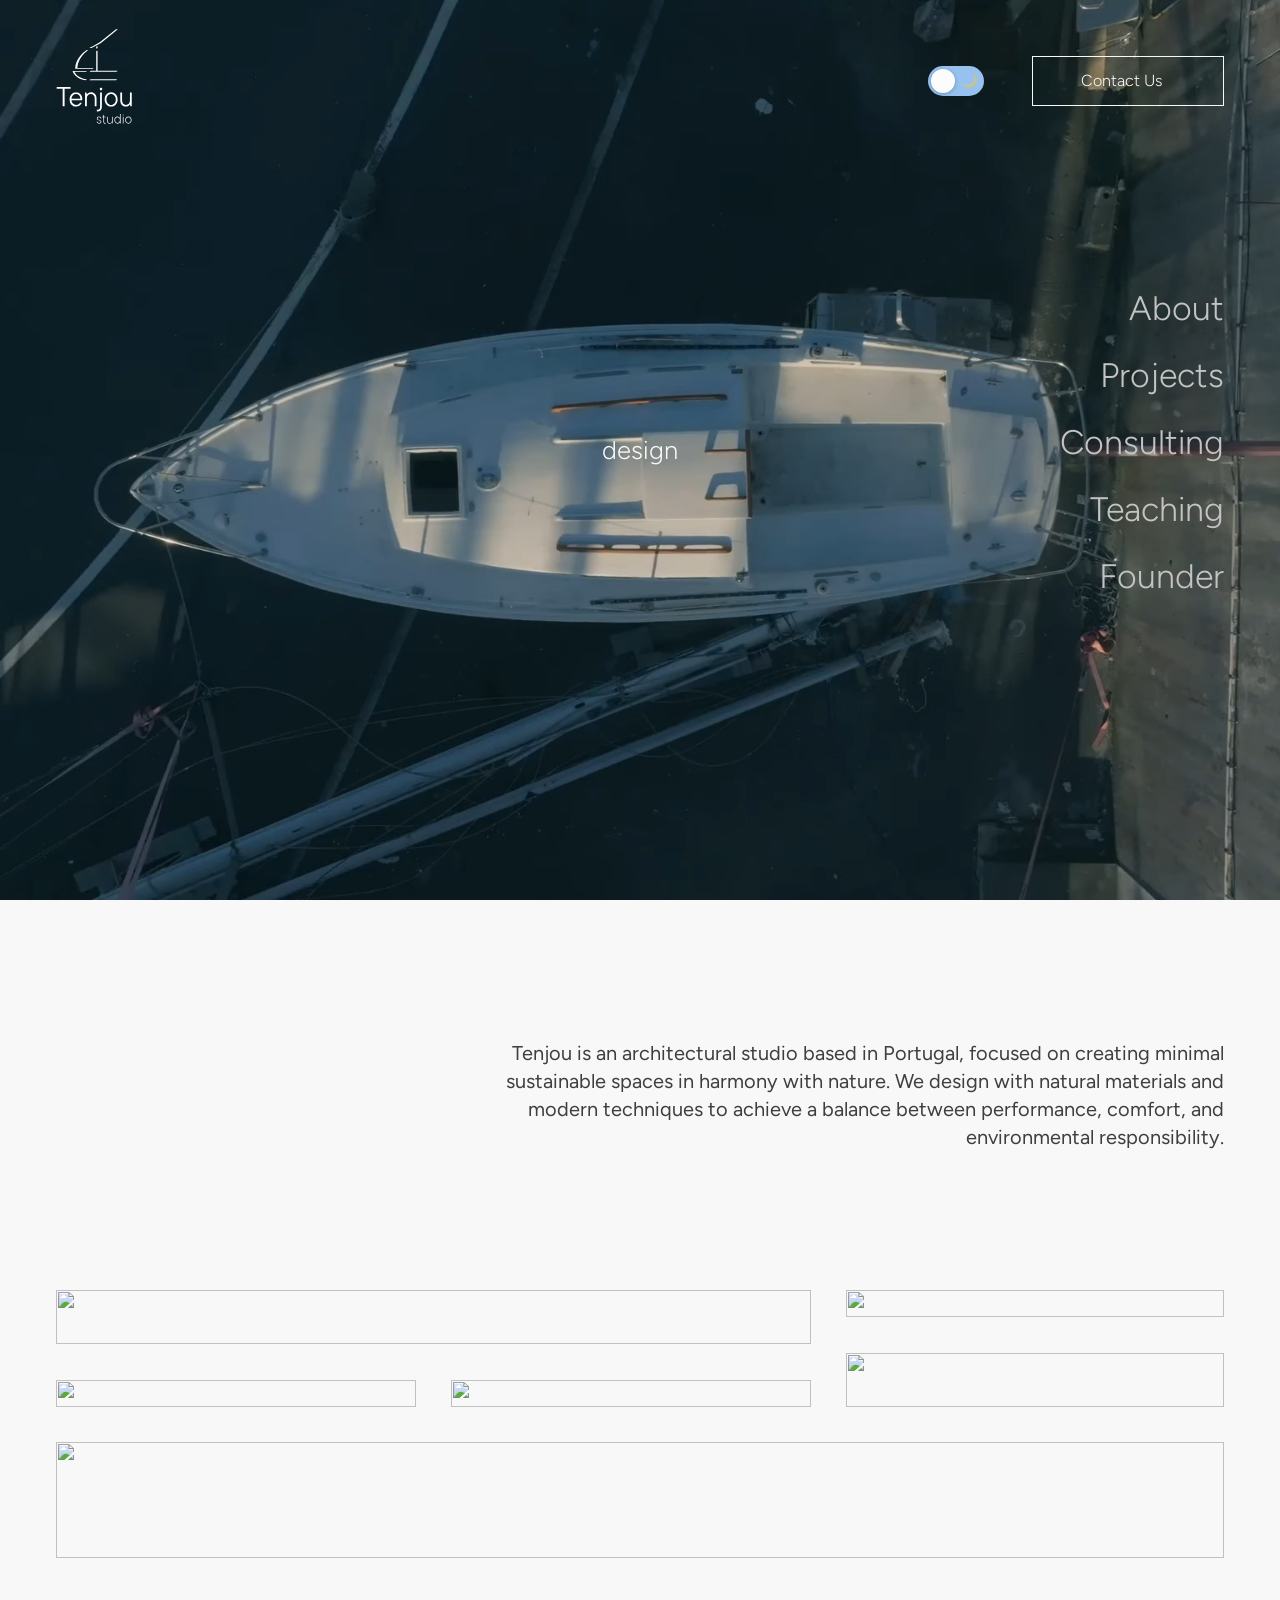
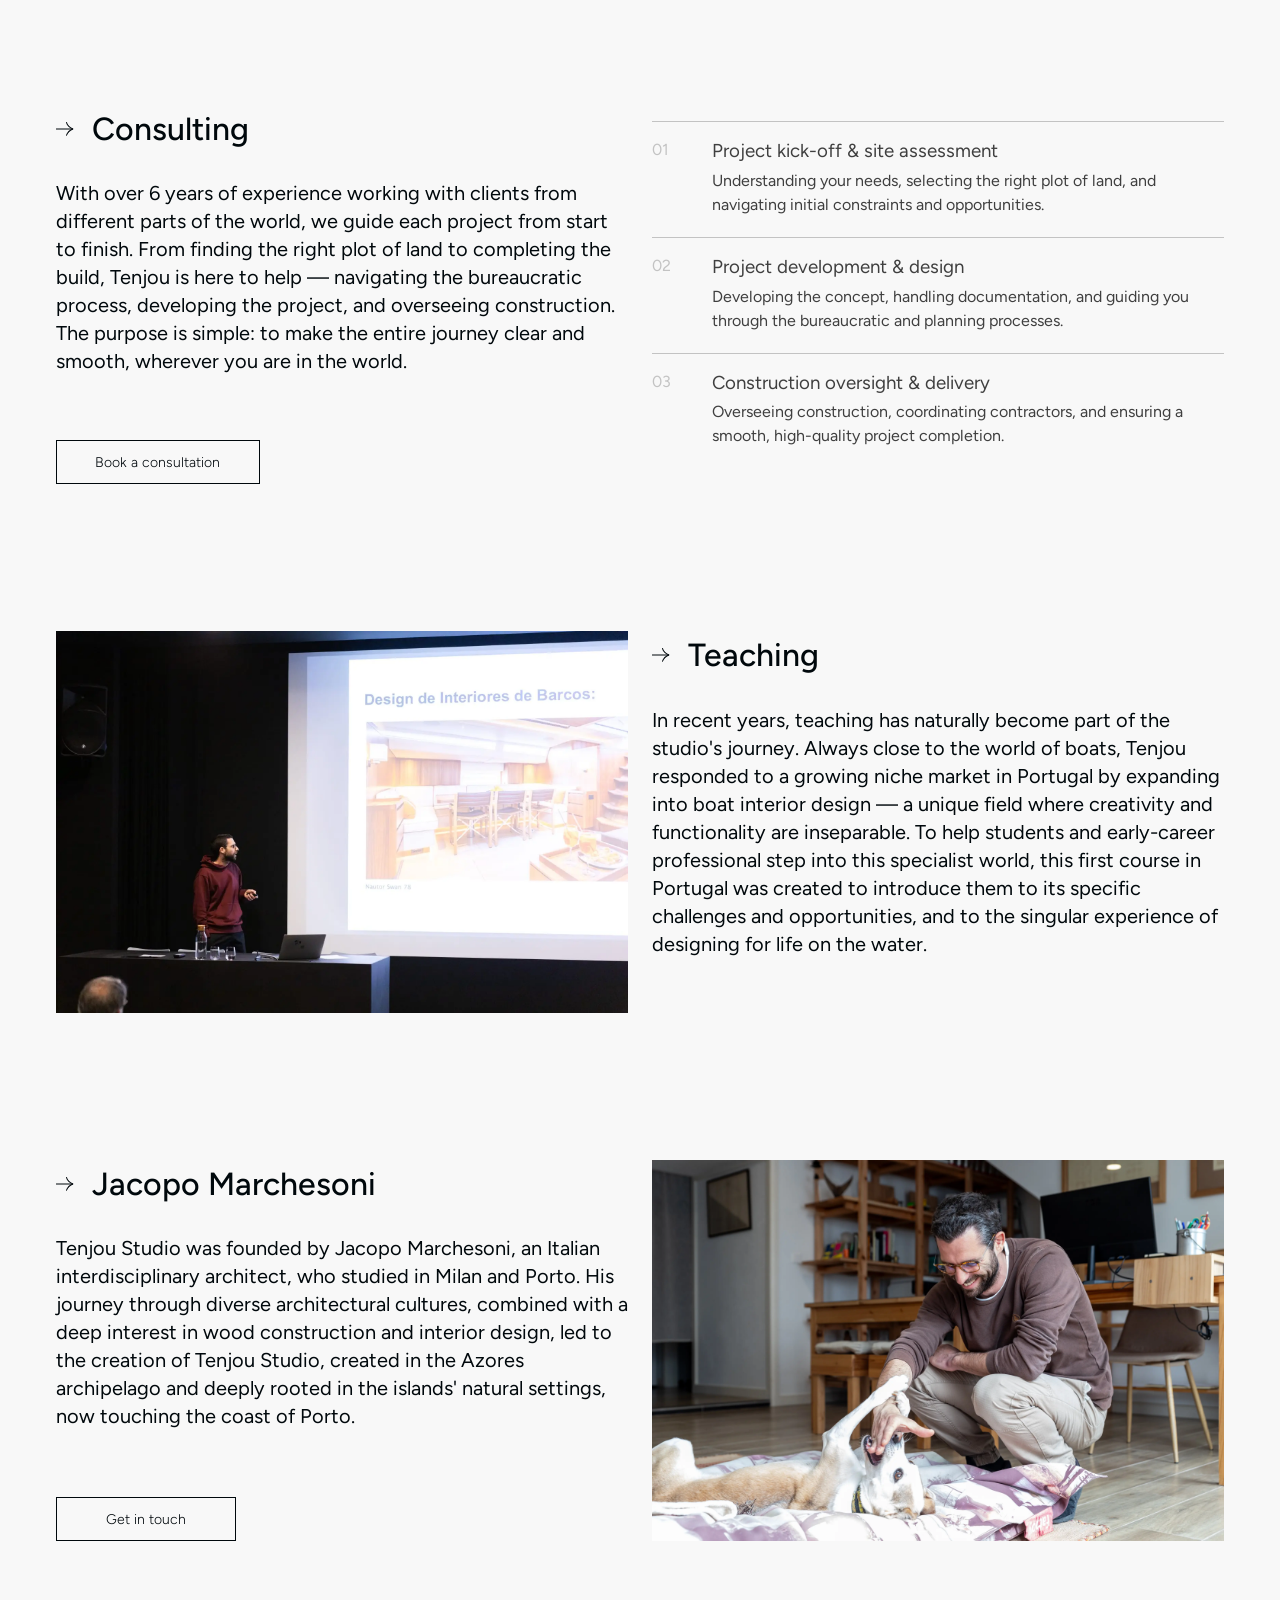
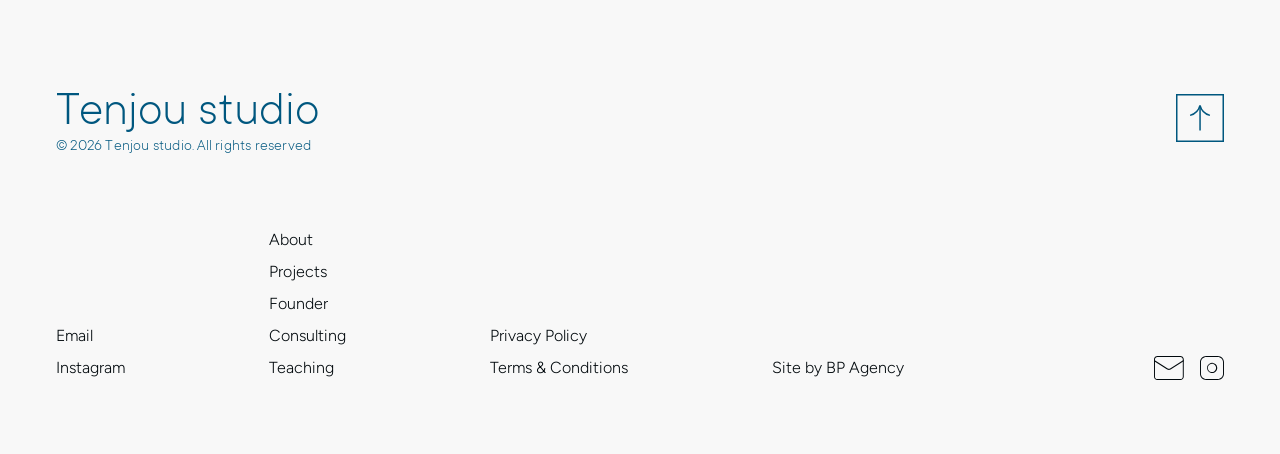
==== commit e9f5cc82: "change cons image and some links" ====
--- a/index.html
+++ b/index.html
@@ -180,7 +180,7 @@
             </div>
           </div>
           <a
-            href="https://www.instagram.com/tenjoustudio"
+            href="https://linktr.ee/tenjoustudio"
             target="_blank"
             rel="noopener noreferrer"
             aria-label="go to a tenjou studio instagram page"
@@ -287,7 +287,7 @@
               wherever you are in the world.
             </p>
             <a
-              href="https://www.instagram.com/tenjoustudio"
+              href="mailto:tenjoustudio@gmail.com"
               target="_blank"
               rel="noopener noreferrer"
               aria-label="Go to tenjou studio instagram page"
@@ -299,7 +299,7 @@
       </section>
       <section id="teaching" class="founder-wrapper container">
         <img
-          src="./assets/teach.webp"
+          src="./assets/teaching.webp"
           class="founder-img second-order"
           alt="Founder of Tenjou Studio - Jacobo Marchesoni"
         />
@@ -341,7 +341,7 @@
             coast of Porto.
           </p>
           <a
-            href="https://www.instagram.com/tenjoustudio"
+            href="https://linktr.ee/tenjoustudio"
             target="_blank"
             rel="noopener noreferrer"
             aria-label="Go to tenjou studio instagram page"
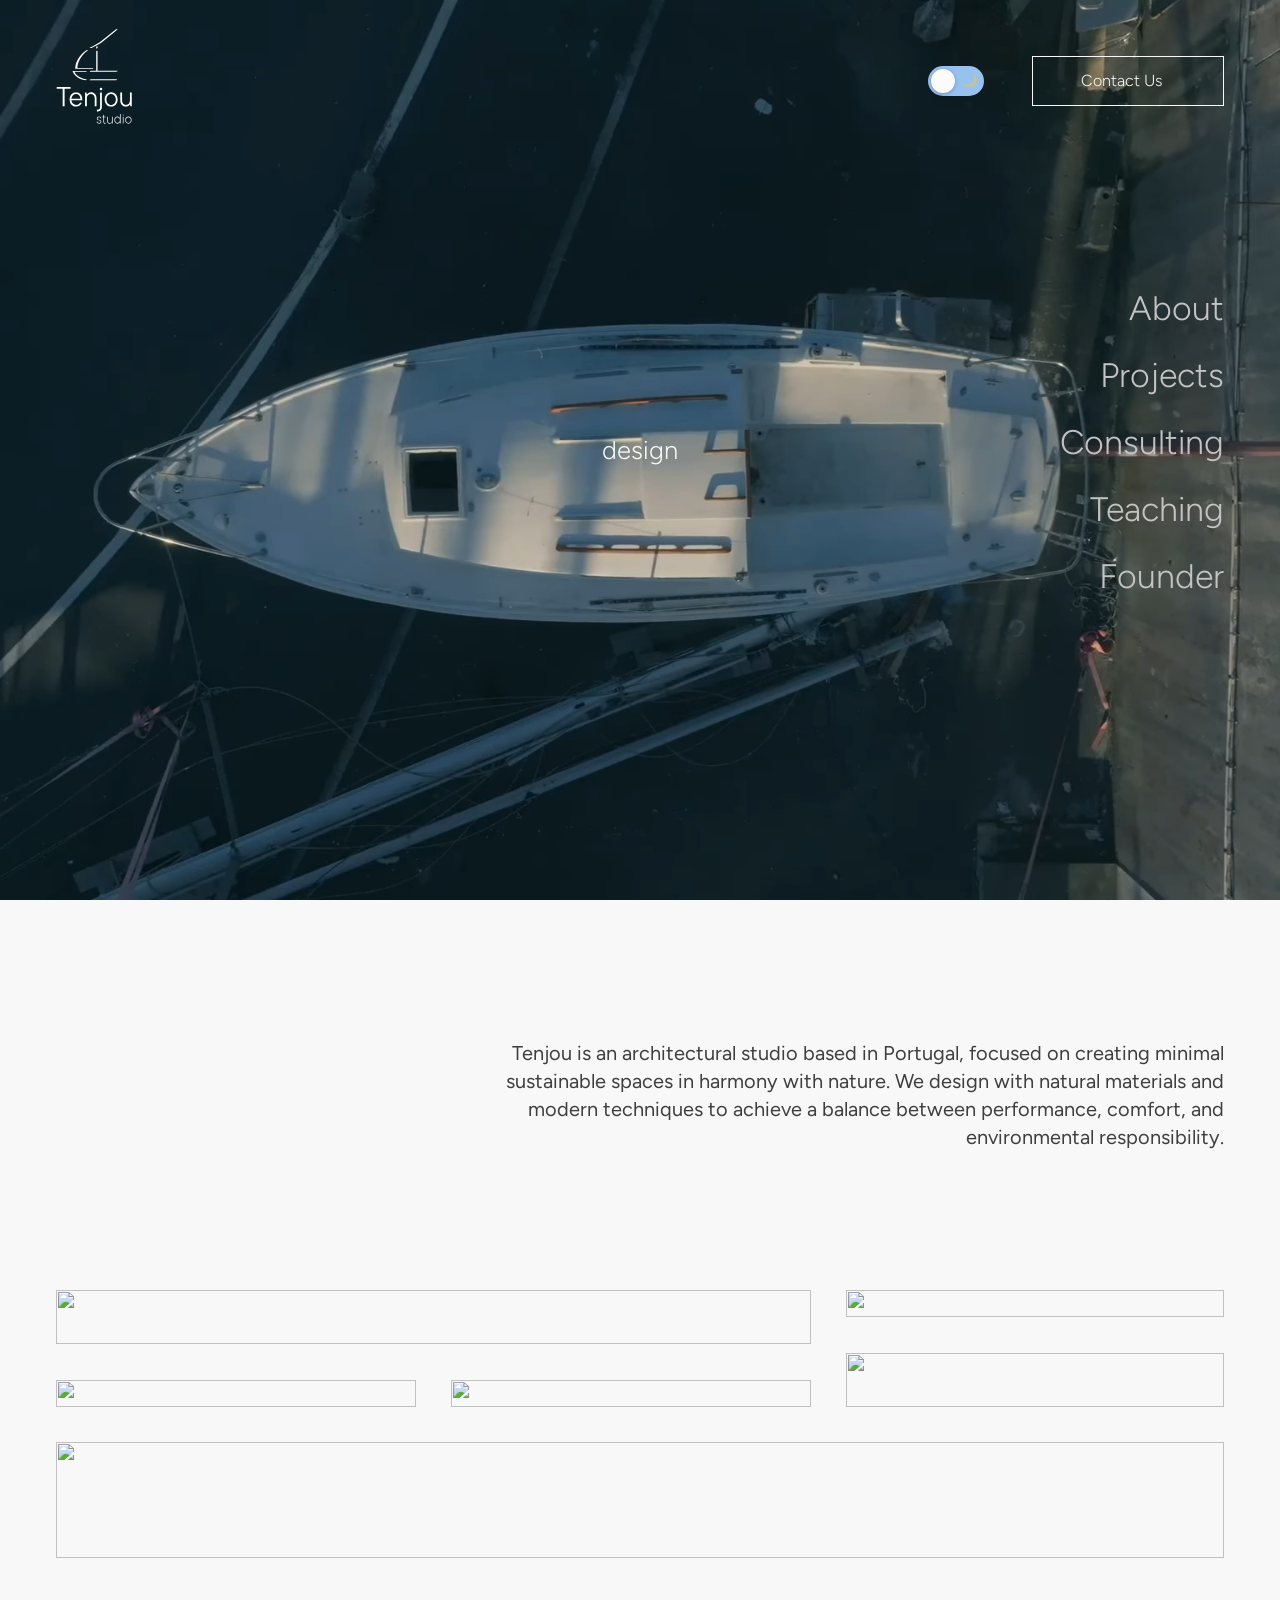
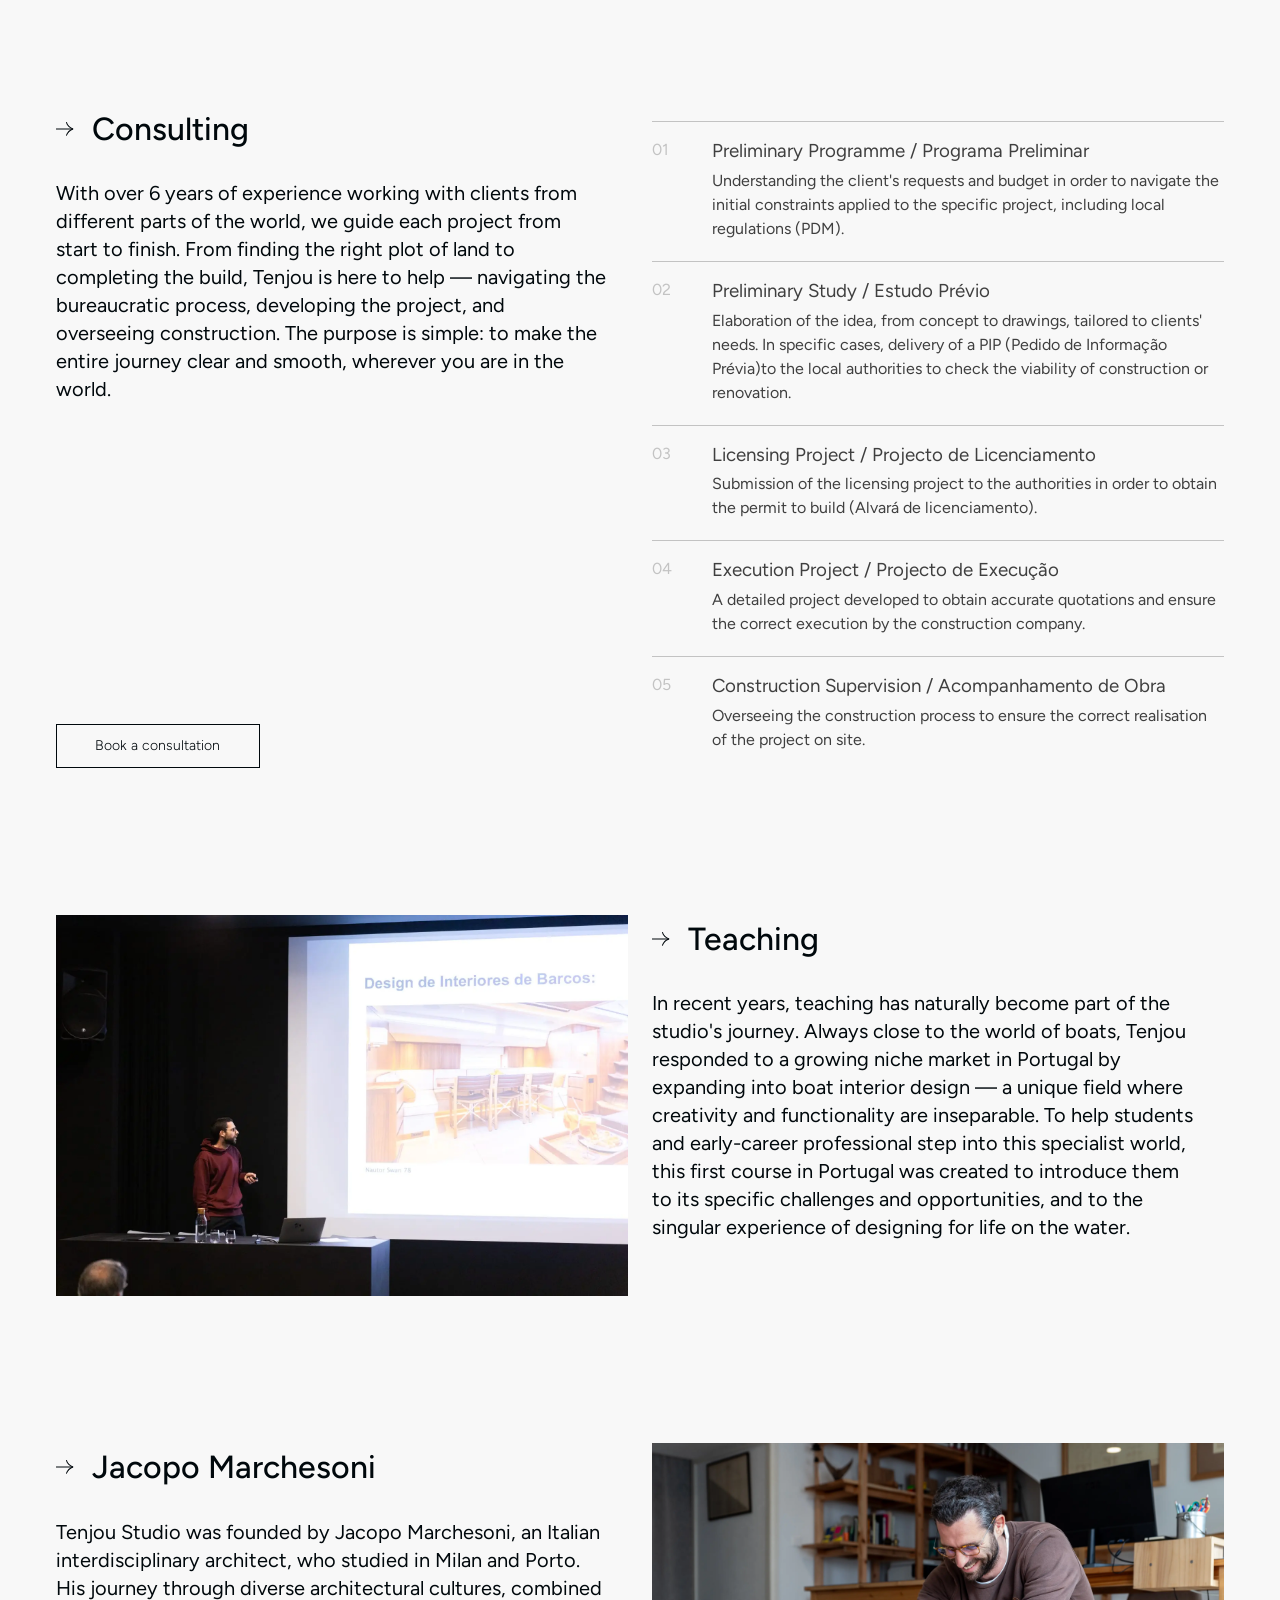
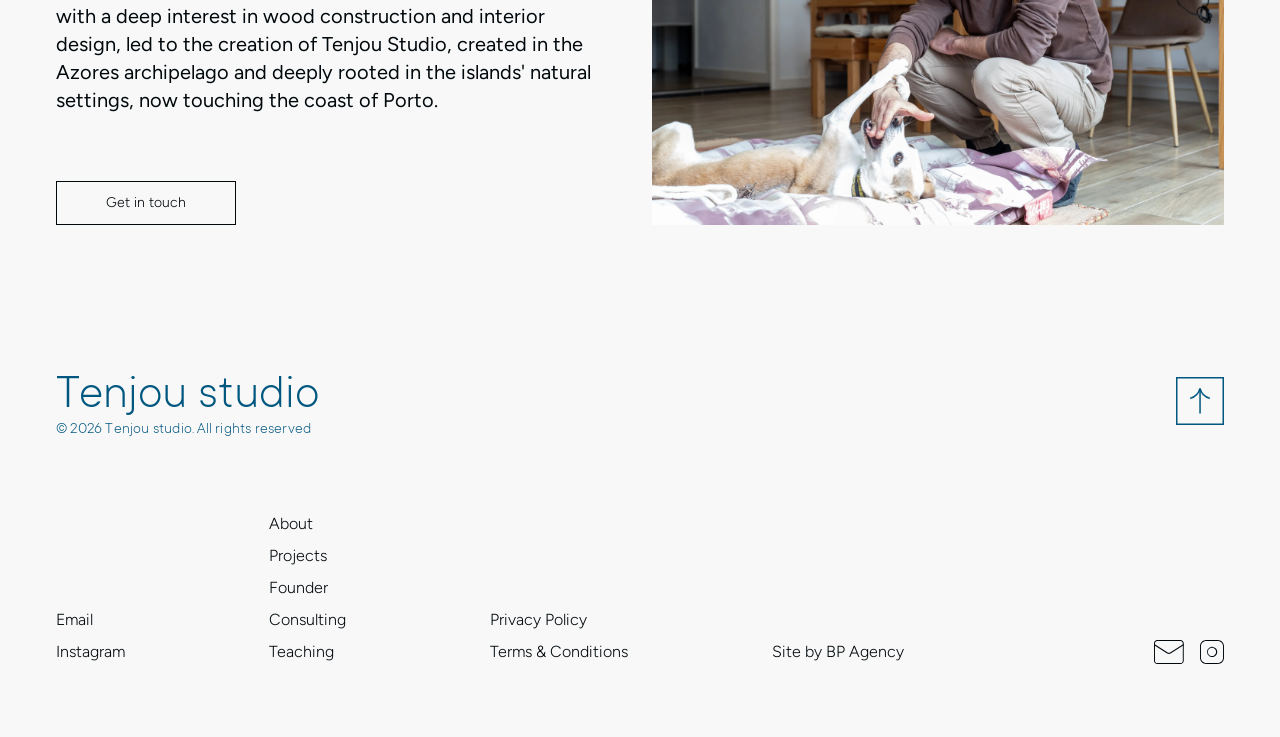
==== commit 837ed5e5: "change consulting section txt + some txt width" ====
--- a/index.html
+++ b/index.html
@@ -247,25 +247,48 @@
             <ol class="consult-list counter">
               <li>
                 <h3 class="consult-title">
-                  Project kick-off & site assessment
+                  Preliminary Programme / Programa Preliminar
                 </h3>
                 <p class="consult-text">
-                  Understanding your needs, selecting the right plot of land,
-                  and navigating initial constraints and opportunities.
+                  Understanding the client's requests and budget in order to
+                  navigate the initial constraints applied to the specific
+                  project, including local regulations (PDM).
                 </p>
               </li>
               <li>
-                <h3 class="consult-title">Project development & design</h3>
+                <h3 class="consult-title">Preliminary Study / Estudo Prévio</h3>
                 <p class="consult-text">
-                  Developing the concept, handling documentation, and guiding
-                  you through the bureaucratic and planning processes.
+                  Elaboration of the idea, from concept to drawings, tailored to
+                  clients' needs. In specific cases, delivery of a PIP (Pedido
+                  de Informação Prévia)to the local authorities to check the
+                  viability of construction or renovation.
                 </p>
               </li>
               <li>
-                <h3 class="consult-title">Construction oversight & delivery</h3>
+                <h3 class="consult-title">
+                  Licensing Project / Projecto de Licenciamento
+                </h3>
                 <p class="consult-text">
-                  Overseeing construction, coordinating contractors, and
-                  ensuring a smooth, high-quality project completion.
+                  Submission of the licensing project to the authorities in
+                  order to obtain the permit to build (Alvará de licenciamento).
+                </p>
+              </li>
+              <li>
+                <h3 class="consult-title">
+                  Execution Project / Projecto de Execução
+                </h3>
+                <p class="consult-text">
+                  A detailed project developed to obtain accurate quotations and
+                  ensure the correct execution by the construction company.
+                </p>
+              </li>
+              <li>
+                <h3 class="consult-title">
+                  Construction Supervision / Acompanhamento de Obra
+                </h3>
+                <p class="consult-text">
+                  Overseeing the construction process to ensure the correct
+                  realisation of the project on site.
                 </p>
               </li>
             </ol>
--- a/css/style.css
+++ b/css/style.css
@@ -605,6 +605,9 @@
     padding: 20px 0 20px 60px;
     border-top: 1.25px solid light-dark(var(--links), var(--bg-light));
   }
+  & li:last-child {
+    padding: 20px 0 0 60px;
+  }
   & li::before {
     content: counter(counter) ".";
     position: absolute;
@@ -668,6 +671,7 @@
   color: light-dark(var(--bg-dark), var(--bg-light));
   max-width: 39rem;
   margin-bottom: 2rem;
+  max-width: 550px;
 }
 
 .founder_btn {
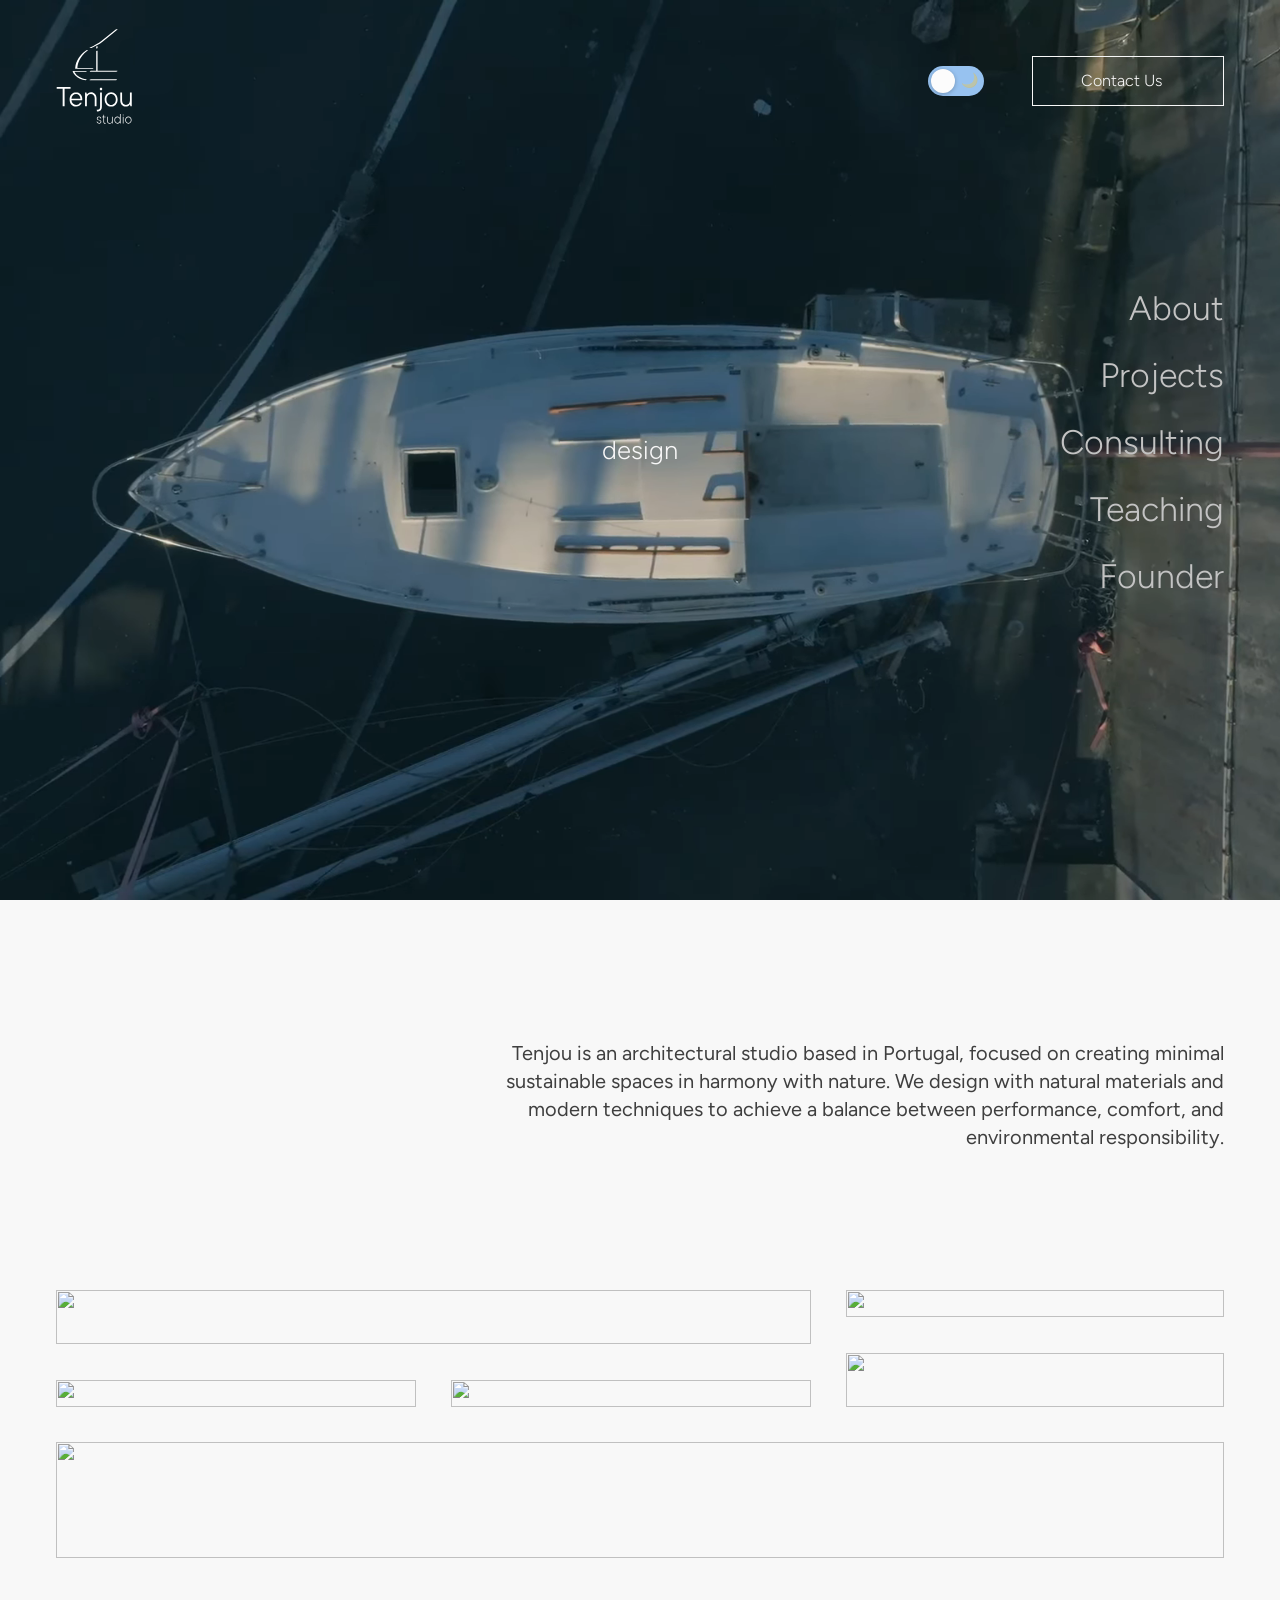
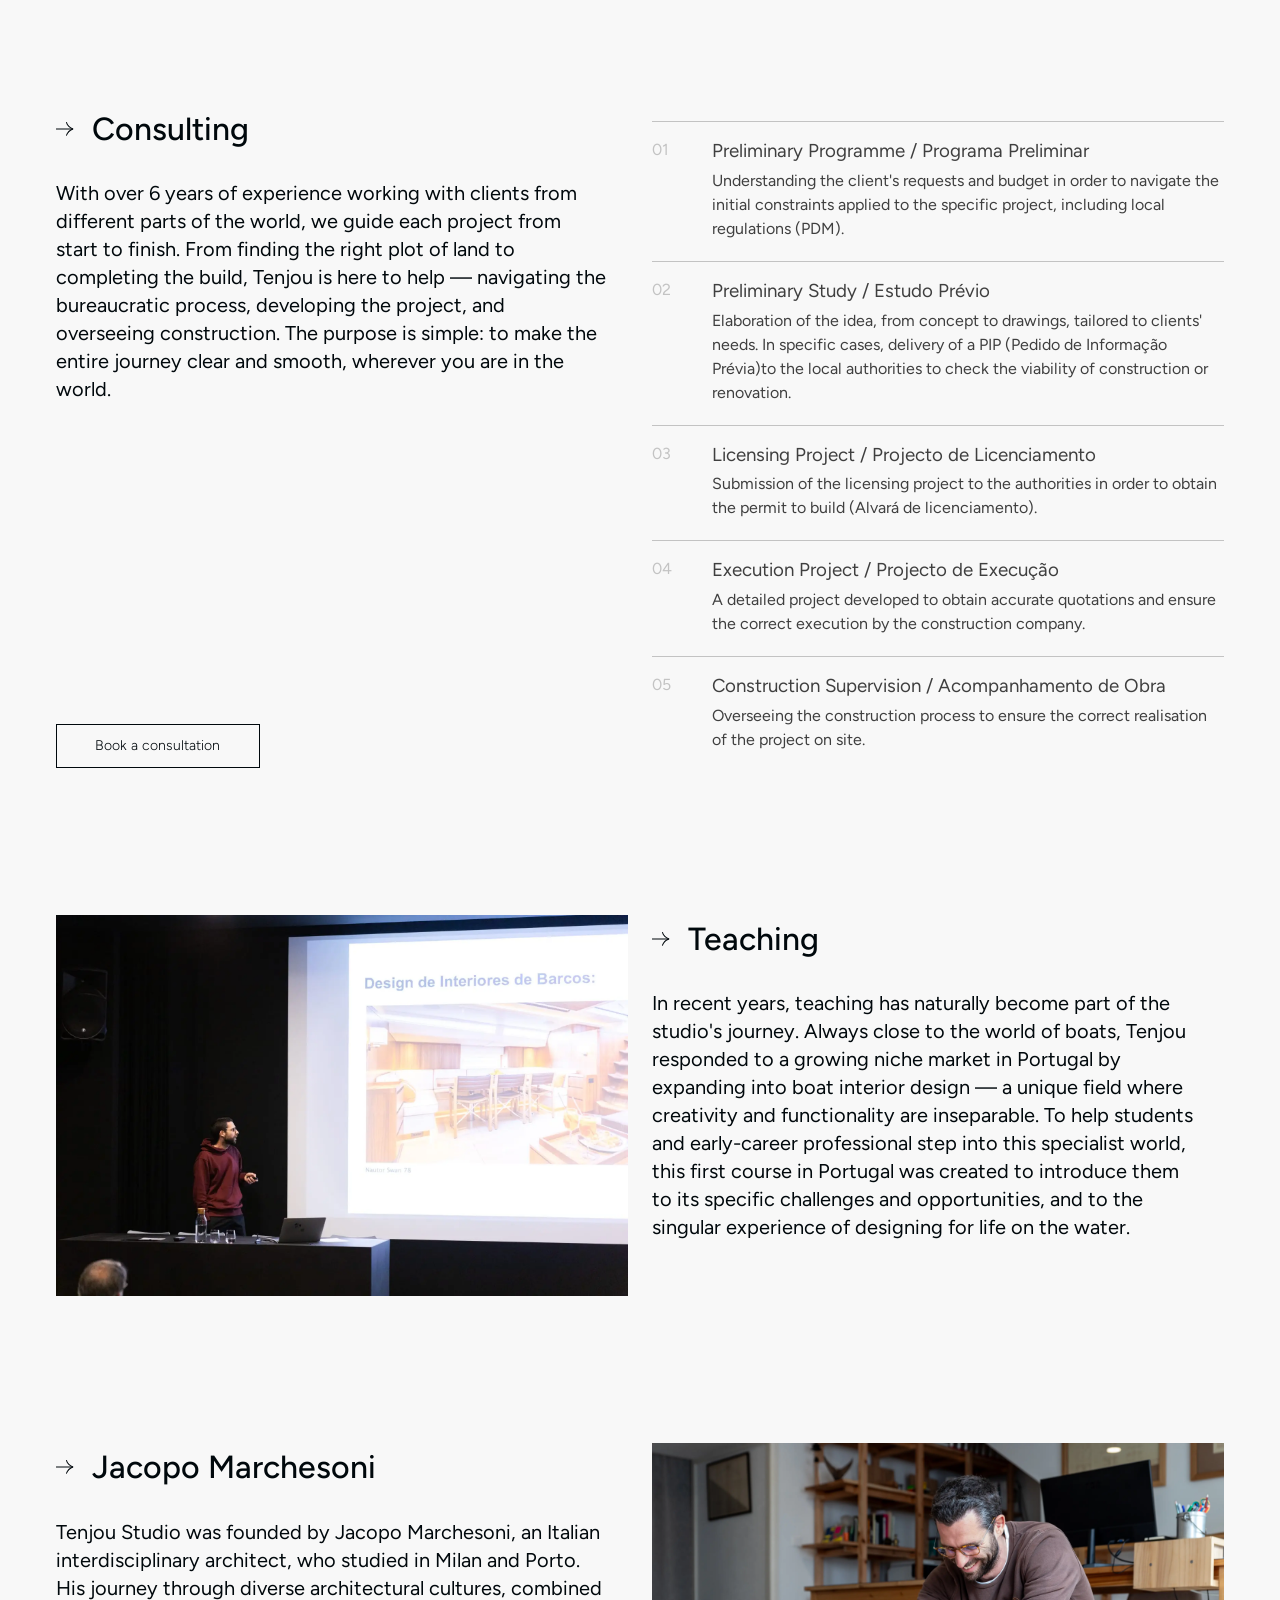
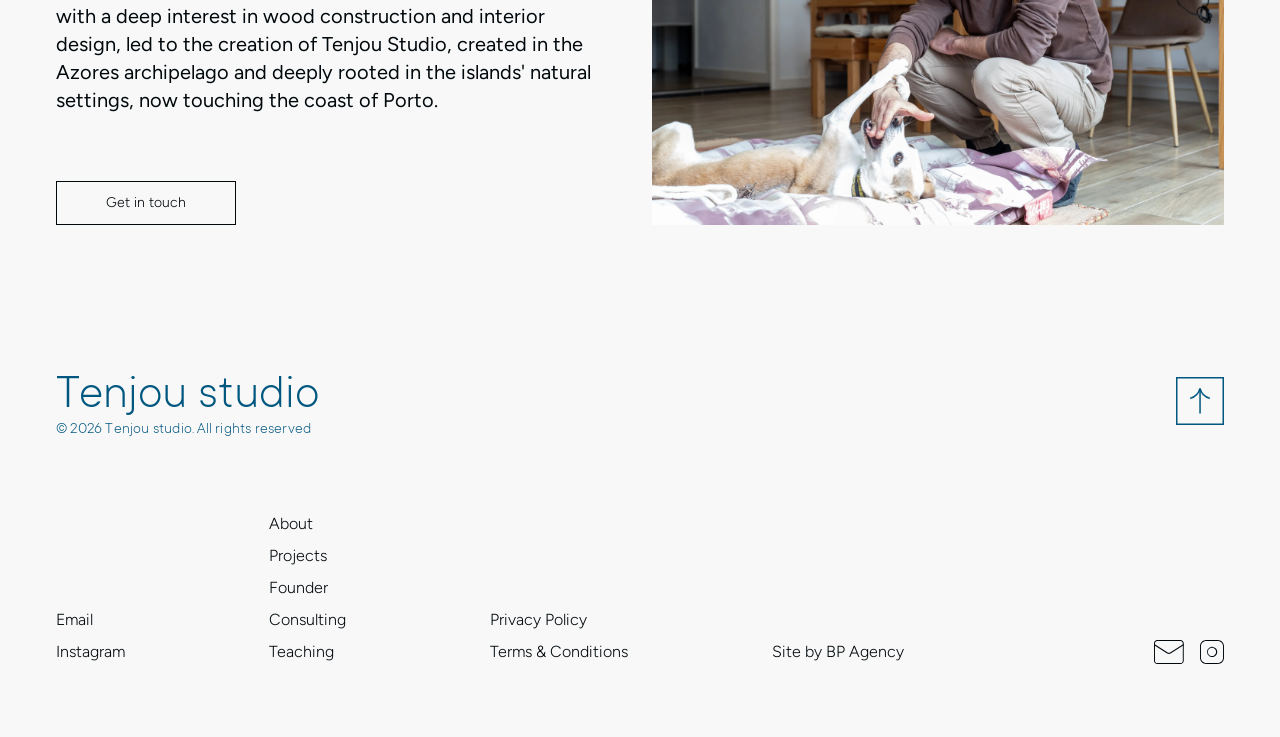
==== commit 609259e0: "extra bug fix for iOS" ====
--- a/index.html
+++ b/index.html
@@ -203,32 +203,65 @@
       </section>
       <section id="projects" class="projects-wrapper container">
         <h2 class="visually-hidden">Projects</h2>
+
         <div class="gallery">
           <div class="top-grid">
             <div class="left-grid">
-              <img id="gallery-img-0" src="" alt="" onclick="openLightbox(0)" />
-              <div class="sub-grid">
+              <div class="gallery-item">
                 <img
-                  id="gallery-img-1"
+                  id="gallery-img-0"
                   src=""
                   alt=""
-                  onclick="openLightbox(1)"
+                  onclick="openLightbox(0)"
                 />
+              </div>
+
+              <div class="sub-grid">
+                <div class="gallery-item">
+                  <img
+                    id="gallery-img-1"
+                    src=""
+                    alt=""
+                    onclick="openLightbox(1)"
+                  />
+                </div>
+
+                <div class="gallery-item">
+                  <img
+                    id="gallery-img-2"
+                    src=""
+                    alt=""
+                    onclick="openLightbox(2)"
+                  />
+                </div>
+              </div>
+            </div>
+
+            <div class="right-grid">
+              <div class="gallery-item">
                 <img
-                  id="gallery-img-2"
+                  id="gallery-img-3"
                   src=""
                   alt=""
-                  onclick="openLightbox(2)"
+                  onclick="openLightbox(3)"
+                />
+              </div>
+
+              <div class="gallery-item">
+                <img
+                  id="gallery-img-4"
+                  src=""
+                  alt=""
+                  onclick="openLightbox(4)"
                 />
               </div>
             </div>
-            <div class="right-grid">
-              <img id="gallery-img-3" src="" alt="" onclick="openLightbox(3)" />
-              <img id="gallery-img-4" src="" alt="" onclick="openLightbox(4)" />
+          </div>
+
+          <div class="bottom-block">
+            <div class="gallery-item">
+              <img id="gallery-img-5" src="" alt="" onclick="openLightbox(5)" />
             </div>
-          </div>
-          <div class="bottom-block">
-            <img id="gallery-img-5" src="" alt="" onclick="openLightbox(5)" />
           </div>
         </div>
 
--- a/css/style.css
+++ b/css/style.css
@@ -413,49 +413,84 @@
 
 .gallery {
   display: grid;
-  grid-template-rows: 1fr 1fr;
+  grid-template-rows: minmax(0, 1fr) minmax(0, 1fr);
   gap: var(--grid-gap);
-  & img {
-    height: 100%;
-    width: 100%;
-    object-fit: cover;
-    cursor: pointer;
-    transition: all 0.3s ease;
-    &:hover {
-      transform: scale(1.02);
-      box-shadow: 0 8px 25px rgba(0, 0, 0, 0.25);
-    }
-  }
-}
-
-.top-grid {
-  display: grid;
-  grid-template-columns: 2fr 1fr;
-  gap: var(--grid-gap);
-}
-
-.right-grid {
-  display: grid;
-  grid-template-rows: 1fr 2fr;
-  gap: var(--grid-gap);
-}
-
-.left-grid {
-  display: grid;
-  grid-template-rows: 2fr 1fr;
-  gap: var(--grid-gap);
-}
-
+  min-height: 0;
+}
+
+.top-grid,
+.right-grid,
+.left-grid,
 .sub-grid {
   display: grid;
-  grid-template-columns: 1fr 1fr;
+  min-height: 0;
   gap: var(--grid-gap);
+}
+
+.top-grid {
+  grid-template-columns: minmax(0, 2fr) minmax(0, 1fr);
+}
+
+.right-grid {
+  grid-template-rows: minmax(0, 1fr) minmax(0, 2fr);
+}
+
+.left-grid {
+  grid-template-rows: minmax(0, 2fr) minmax(0, 1fr);
+}
+
+.sub-grid {
+  grid-template-columns: minmax(0, 1fr) minmax(0, 1fr);
 }
 
 .bottom-block {
   width: 100%;
   height: 100%;
+  min-height: 0;
+}
+
+.left-grid,
+.right-grid,
+.sub-grid,
+.bottom-block {
+  overflow: hidden;
+}
+
+.gallery-item {
+  width: 100%;
+  height: 100%;
+  min-width: 0;
+  min-height: 0;
+  overflow: hidden;
+}
+
+.gallery-item img {
+  display: block;
+  width: 100%;
+  height: 100%;
+  min-width: 0;
+  min-height: 0;
   object-fit: cover;
+  cursor: pointer;
+  transition: all 0.3s ease;
+}
+
+.gallery-item img:hover {
+  transform: scale(1.02);
+  box-shadow: 0 8px 25px rgba(0, 0, 0, 0.25);
+}
+
+@supports (-webkit-touch-callout: none) {
+  .gallery img {
+    height: auto;
+  }
+
+  .left-grid > img,
+  .right-grid > img,
+  .bottom-block > img,
+  .sub-grid > img {
+    height: 100%;
+  }
 }
 
 /* TODO Lightbox */
@@ -511,7 +546,7 @@
 /* lightbox adaptive */
 @media (max-width: 900px) {
   .top-grid .bottom-block {
-    grid-template-columns: 1fr 1fr;
+    grid-template-rows: auto auto;
   }
 }
 
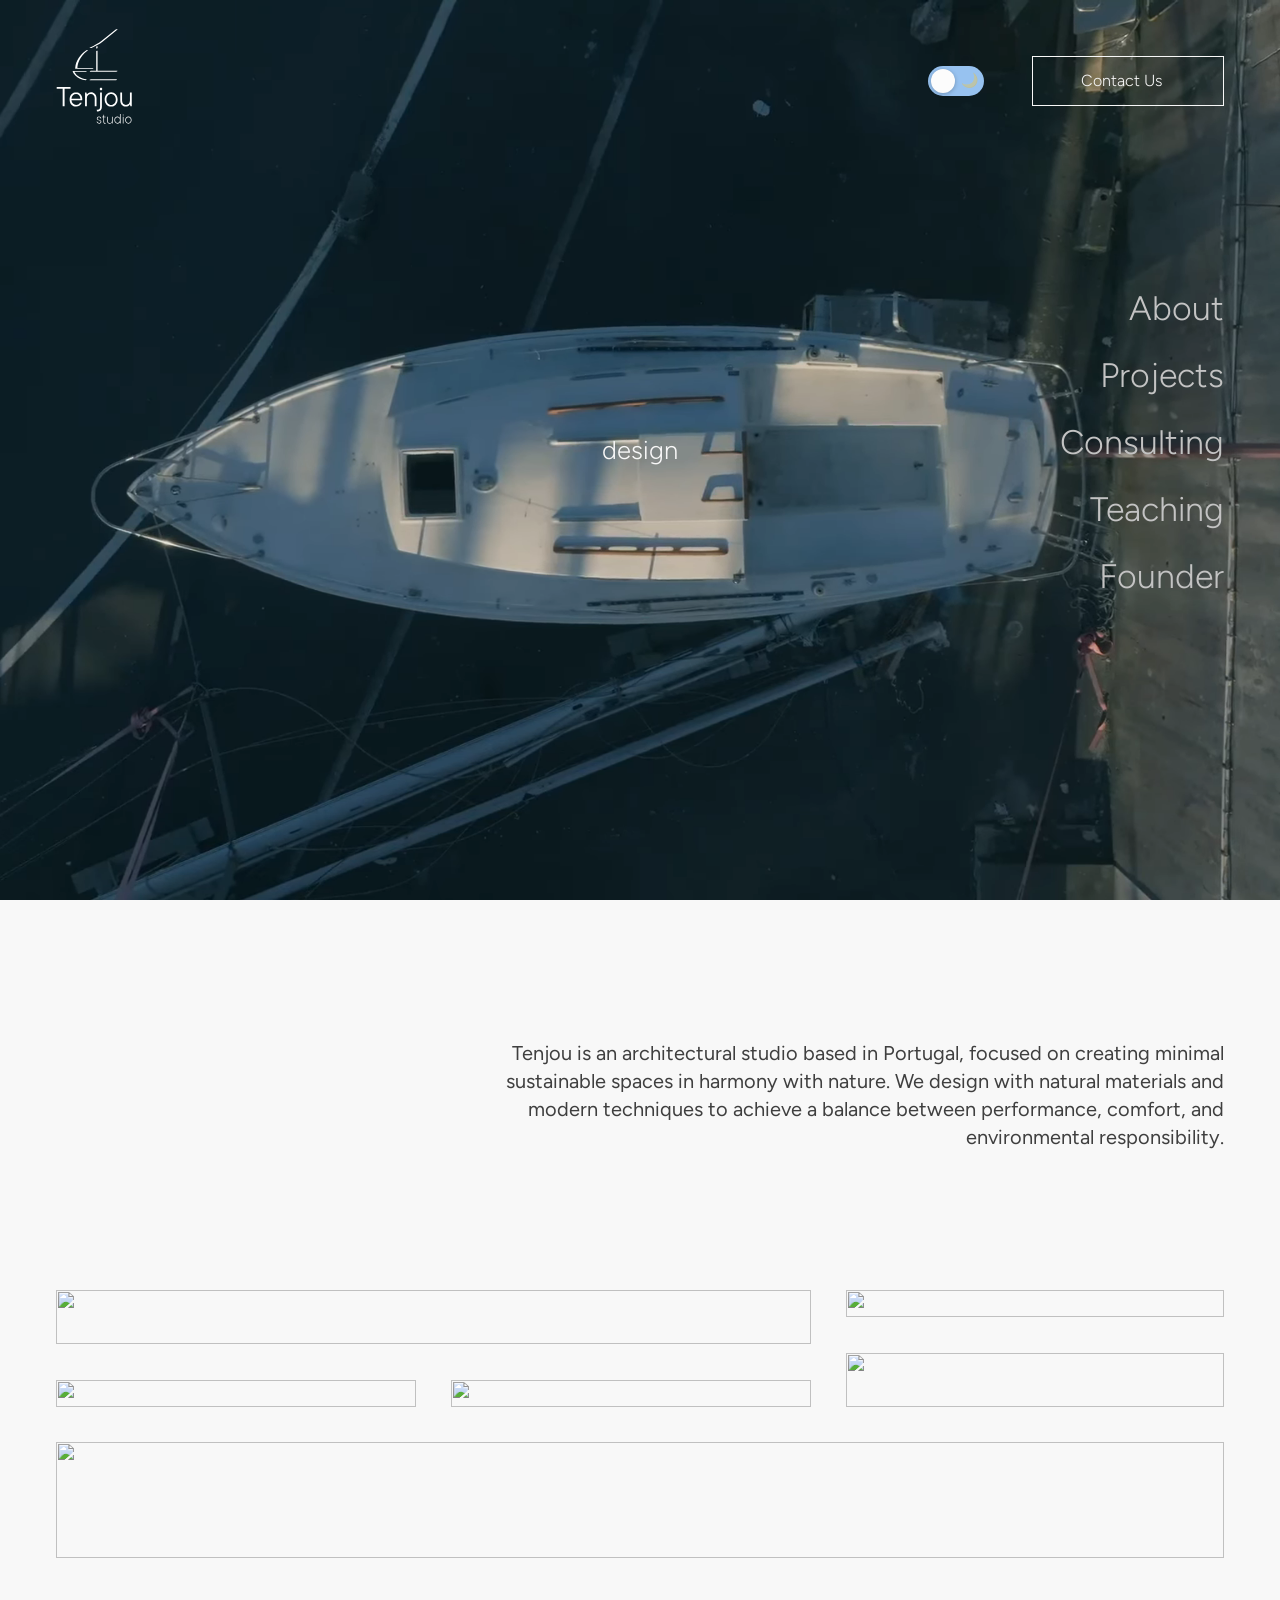
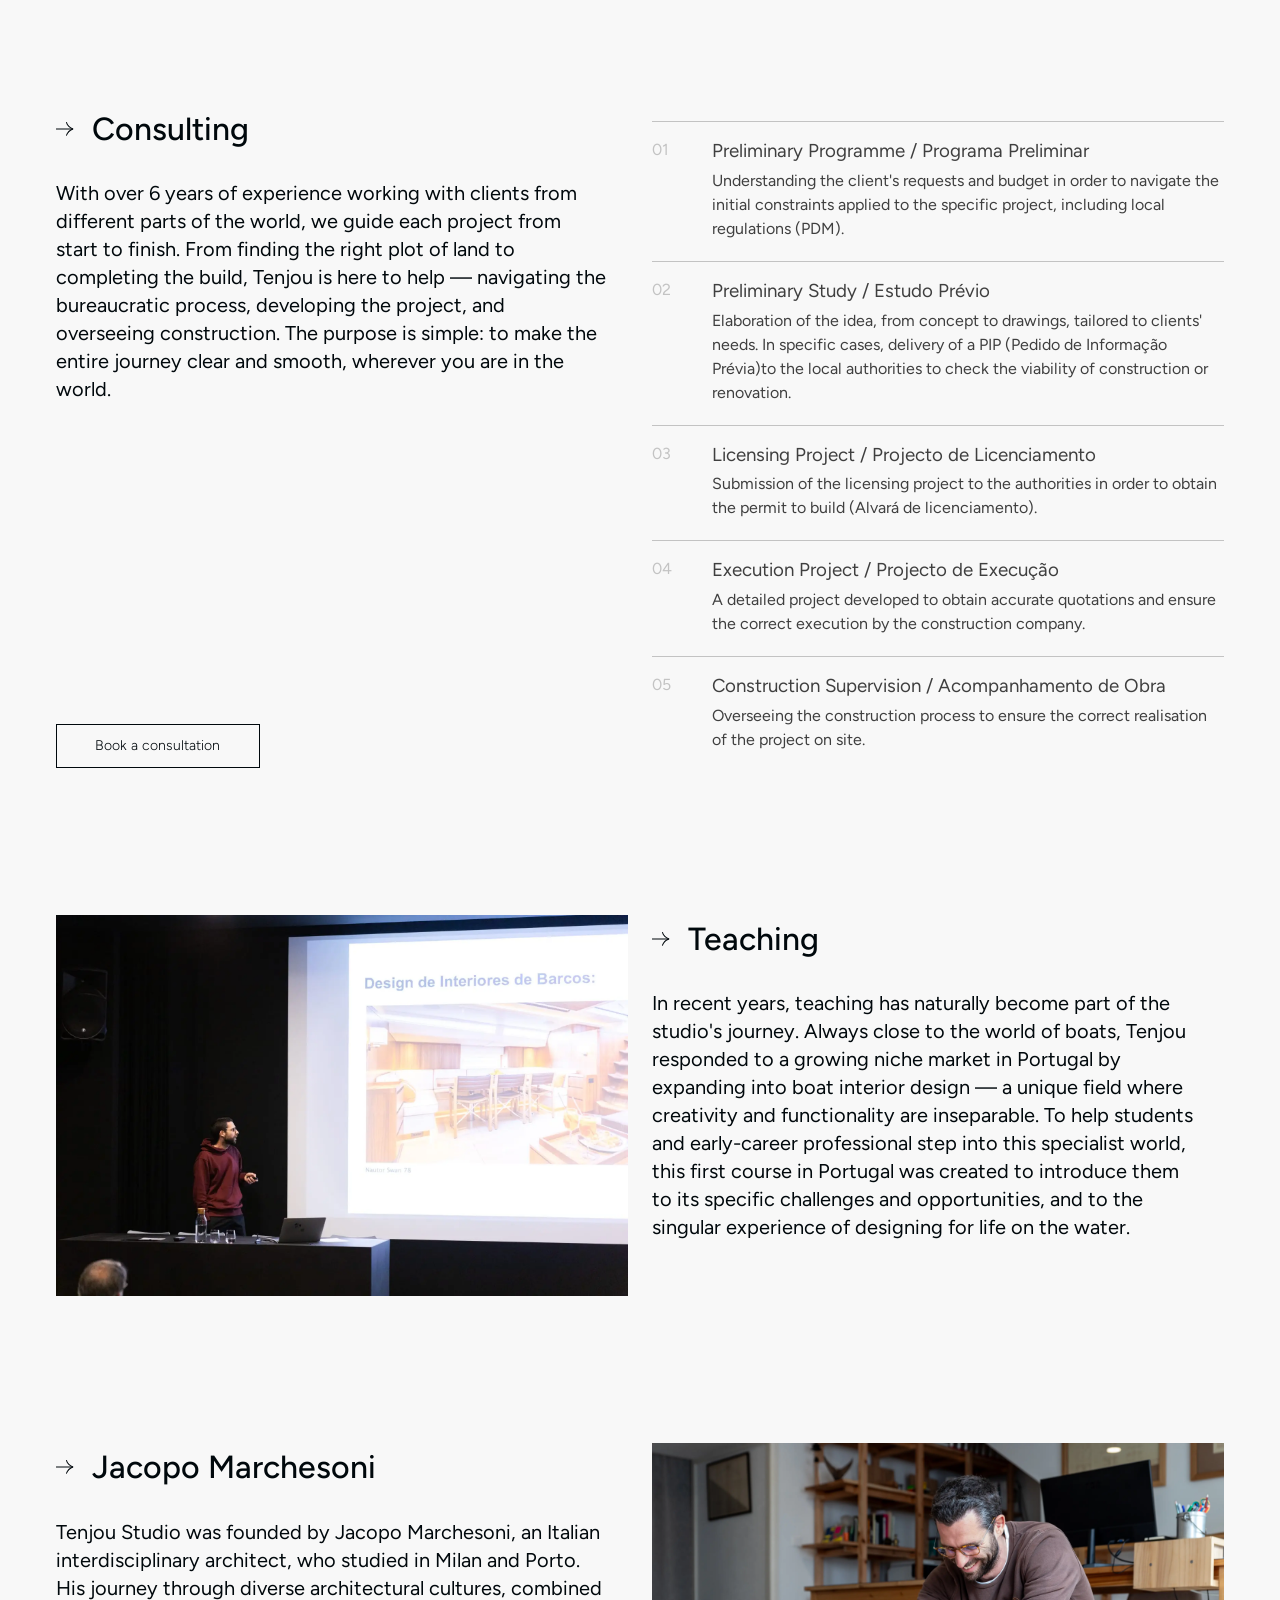
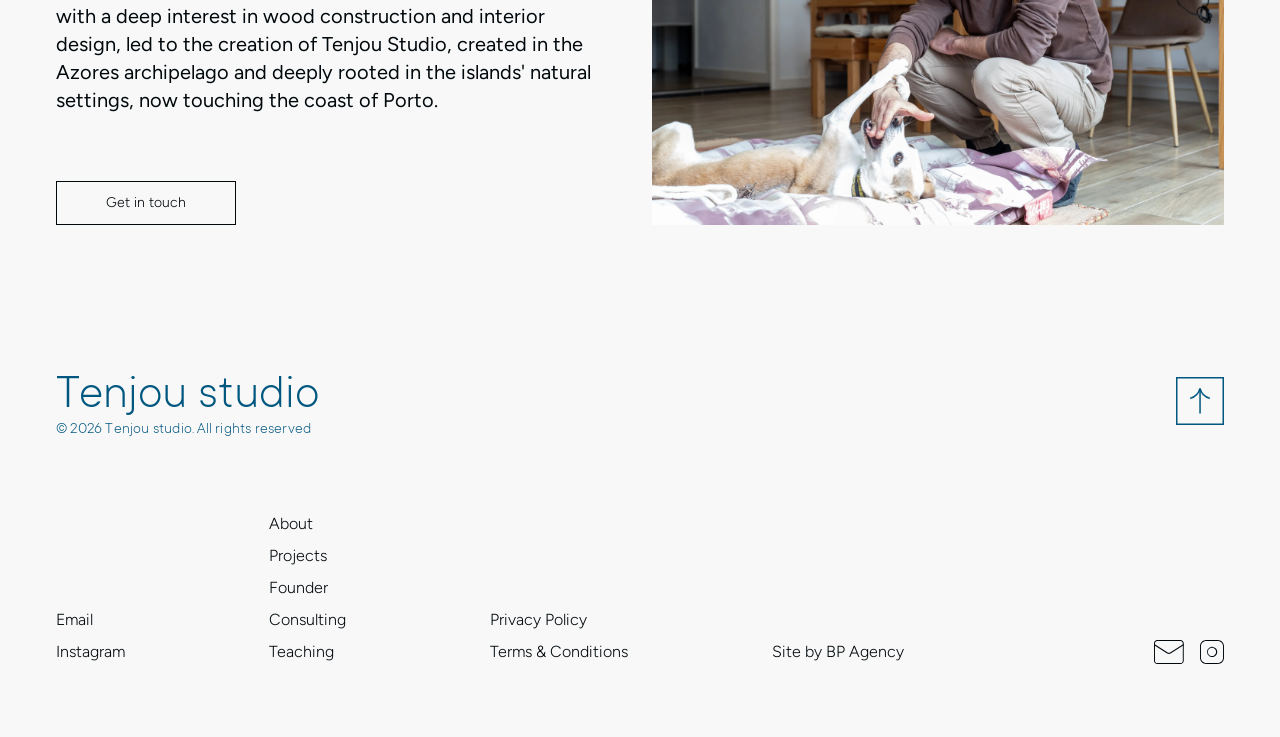
==== commit 3f1db39c: "change section anim logic" ====
--- a/index.html
+++ b/index.html
@@ -276,7 +276,7 @@
       </section>
       <section id="consulting" class="container">
         <div class="founder-wrapper consult">
-          <div class="founder-card first">
+          <div class="founder-card first consult-fade-right">
             <ol class="consult-list counter">
               <li>
                 <h3 class="consult-title">
@@ -326,7 +326,7 @@
               </li>
             </ol>
           </div>
-          <div class="founder-card">
+          <div class="founder-card consult-fade-left">
             <div class="founder__title-wrap">
               <svg class="founder-icon" height="20" width="25">
                 <use xlink:href="./assets/sprite.svg#icon-arrow"></use>
@@ -356,10 +356,10 @@
       <section id="teaching" class="founder-wrapper container">
         <img
           src="./assets/teaching.webp"
-          class="founder-img second-order"
+          class="founder-img second-order teach-fade-left"
           alt="Founder of Tenjou Studio - Jacobo Marchesoni"
         />
-        <div class="founder-card">
+        <div class="founder-card teach-fade-right">
           <div class="founder__title-wrap">
             <svg class="founder-icon" height="20" width="25">
               <use xlink:href="./assets/sprite.svg#icon-arrow"></use>
@@ -380,7 +380,7 @@
         </div>
       </section>
       <section id="founder" class="founder-wrapper container">
-        <div class="founder-card first">
+        <div class="founder-card first founder-fade-left">
           <div class="founder__title-wrap">
             <svg class="founder-icon" height="20" width="25">
               <use xlink:href="./assets/sprite.svg#icon-arrow"></use>
@@ -408,7 +408,7 @@
 
         <img
           src="./assets/bio.webp"
-          class="founder-img"
+          class="founder-img founder-fade-right"
           alt="Founder of Tenjou Studio - Jacobo Marchesoni"
         />
       </section>
--- a/css/style.css
+++ b/css/style.css
@@ -432,7 +432,20 @@
 }
 
 .right-grid {
-  grid-template-rows: minmax(0, 1fr) minmax(0, 2fr);
+  display: flex;
+  flex-direction: column;
+  gap: var(--grid-gap);
+  min-height: 0;
+}
+
+.right-grid > .gallery-item:first-child {
+  flex: 1 1 0;
+  min-height: 0;
+}
+
+.right-grid > .gallery-item:last-child {
+  flex: 2 1 0;
+  min-height: 0;
 }
 
 .left-grid {
@@ -478,19 +491,6 @@
 .gallery-item img:hover {
   transform: scale(1.02);
   box-shadow: 0 8px 25px rgba(0, 0, 0, 0.25);
-}
-
-@supports (-webkit-touch-callout: none) {
-  .gallery img {
-    height: auto;
-  }
-
-  .left-grid > img,
-  .right-grid > img,
-  .bottom-block > img,
-  .sub-grid > img {
-    height: 100%;
-  }
 }
 
 /* TODO Lightbox */
@@ -576,12 +576,16 @@
   transform: translateY(-50%) scale(1.1);
 }
 
+.prev-btn,
+.next-btn {
+}
+
 .prev-btn {
-  left: -70px;
+  left: -25px;
 }
 
 .next-btn {
-  right: -70px;
+  right: -25px;
 }
 
 /* arrow adaptive */
@@ -592,10 +596,10 @@
     font-size: 26px;
   }
   .prev-btn {
-    left: -25px;
+    left: -14px;
   }
   .next-btn {
-    right: -25px;
+    right: -14px;
   }
 }
 
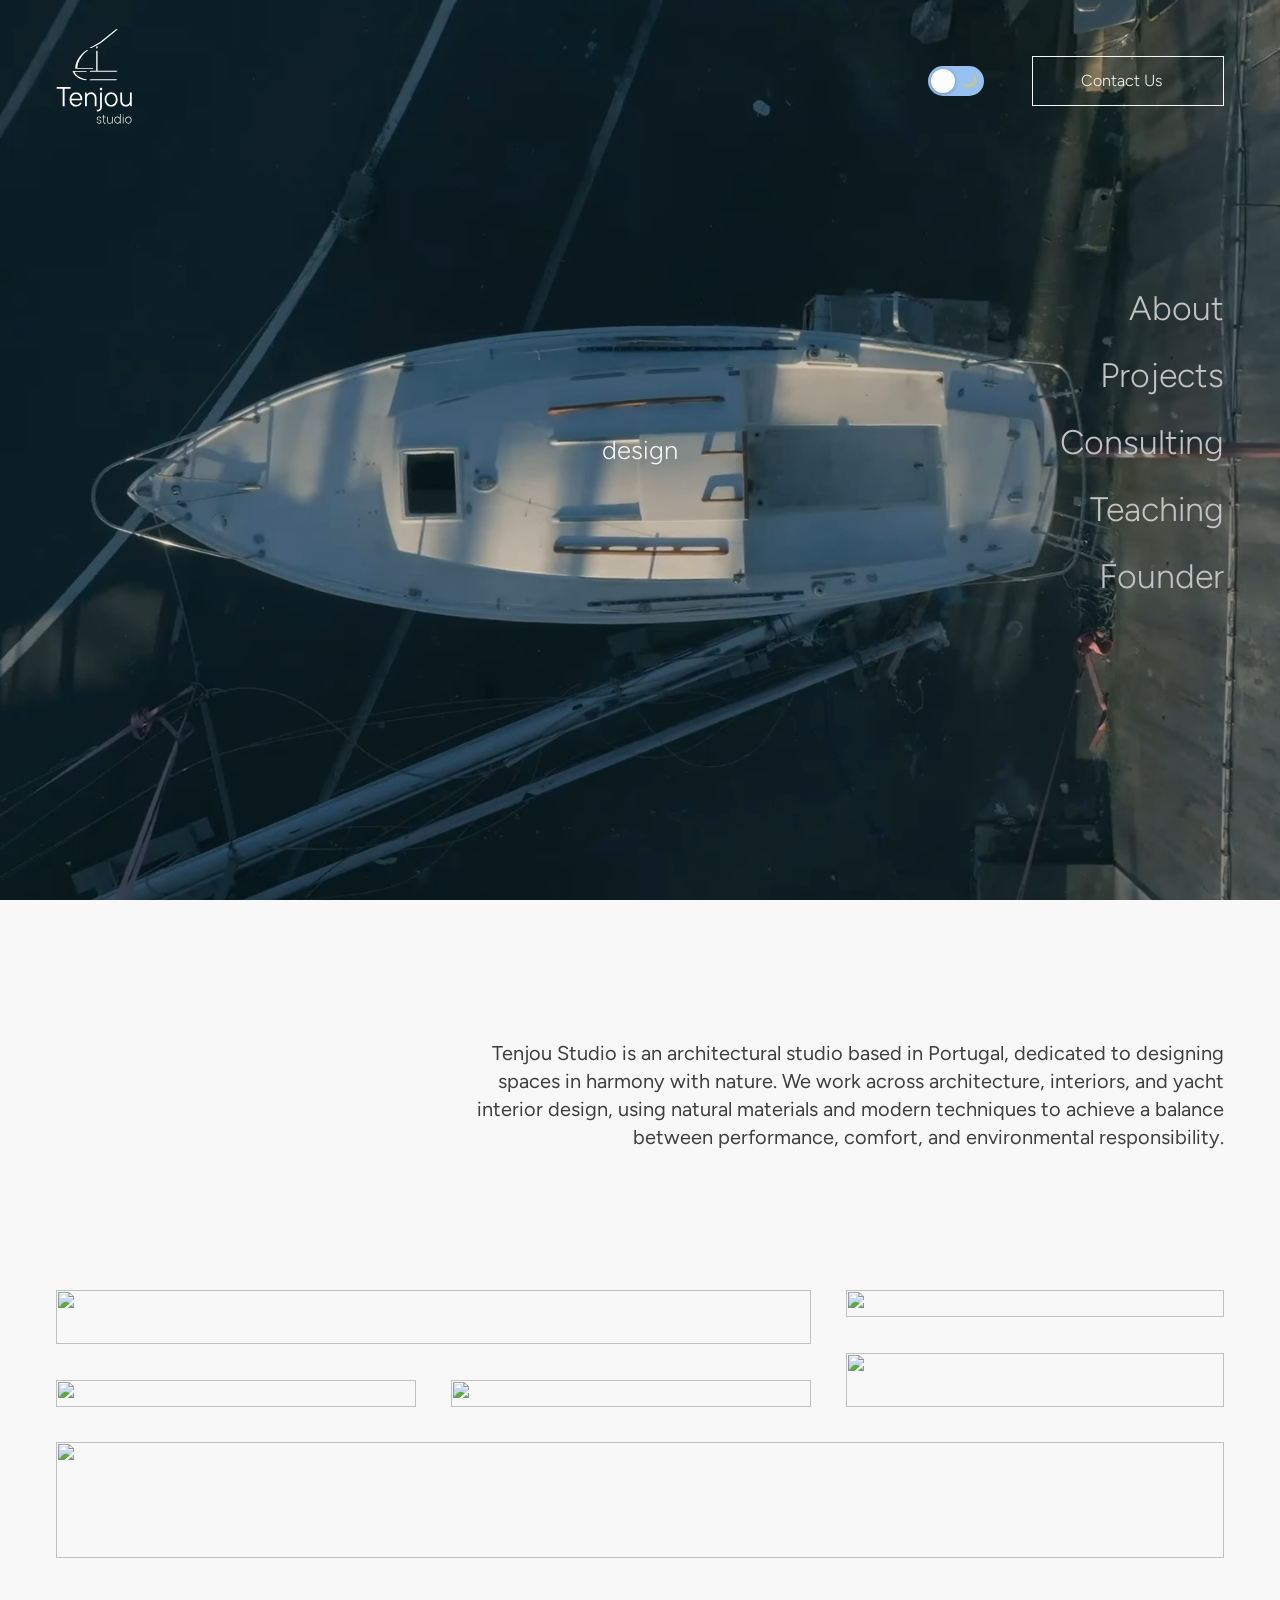
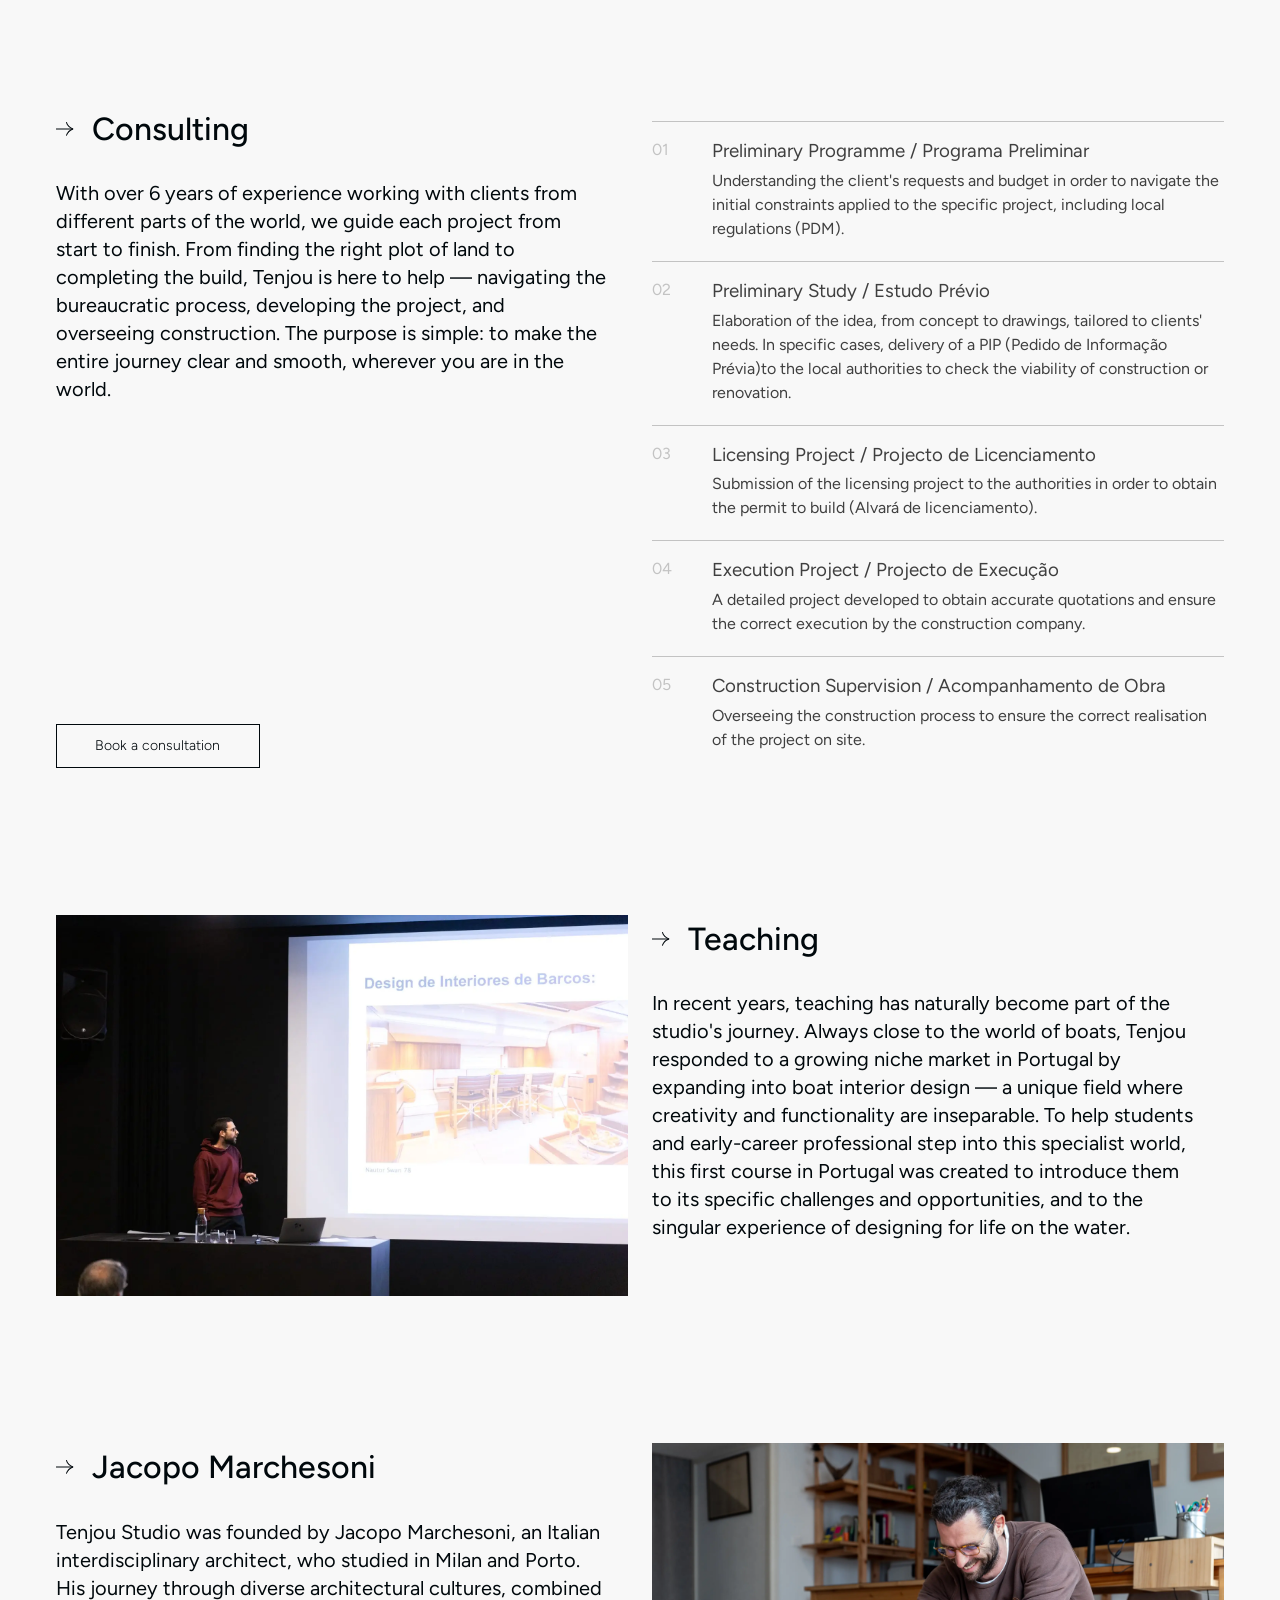
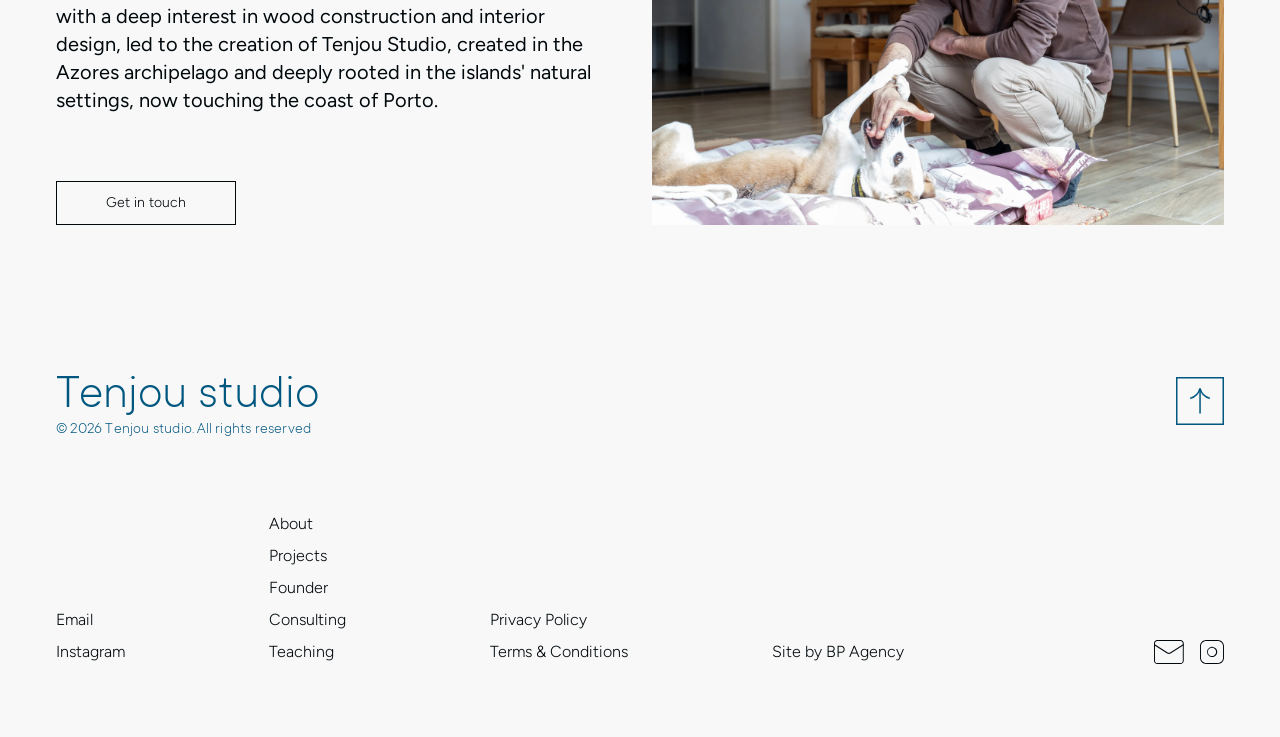
==== commit bc52e06b: "change about section txt" ====
--- a/index.html
+++ b/index.html
@@ -193,11 +193,11 @@
         <div class="flex about-text-wrap">
           <h2 class="visually-hidden">About Tenjou Studio</h2>
           <p class="about-txt">
-            Tenjou is an architectural studio based in Portugal, focused on
-            creating minimal sustainable spaces in harmony with nature. We
-            design with natural materials and modern techniques to achieve a
-            balance between performance, comfort, and environmental
-            responsibility.
+            Tenjou Studio is an architectural studio based in Portugal,
+            dedicated to designing spaces in harmony with nature. We work across
+            architecture, interiors, and yacht interior design, using natural
+            materials and modern techniques to achieve a balance between
+            performance, comfort, and environmental responsibility.
           </p>
         </div>
       </section>
